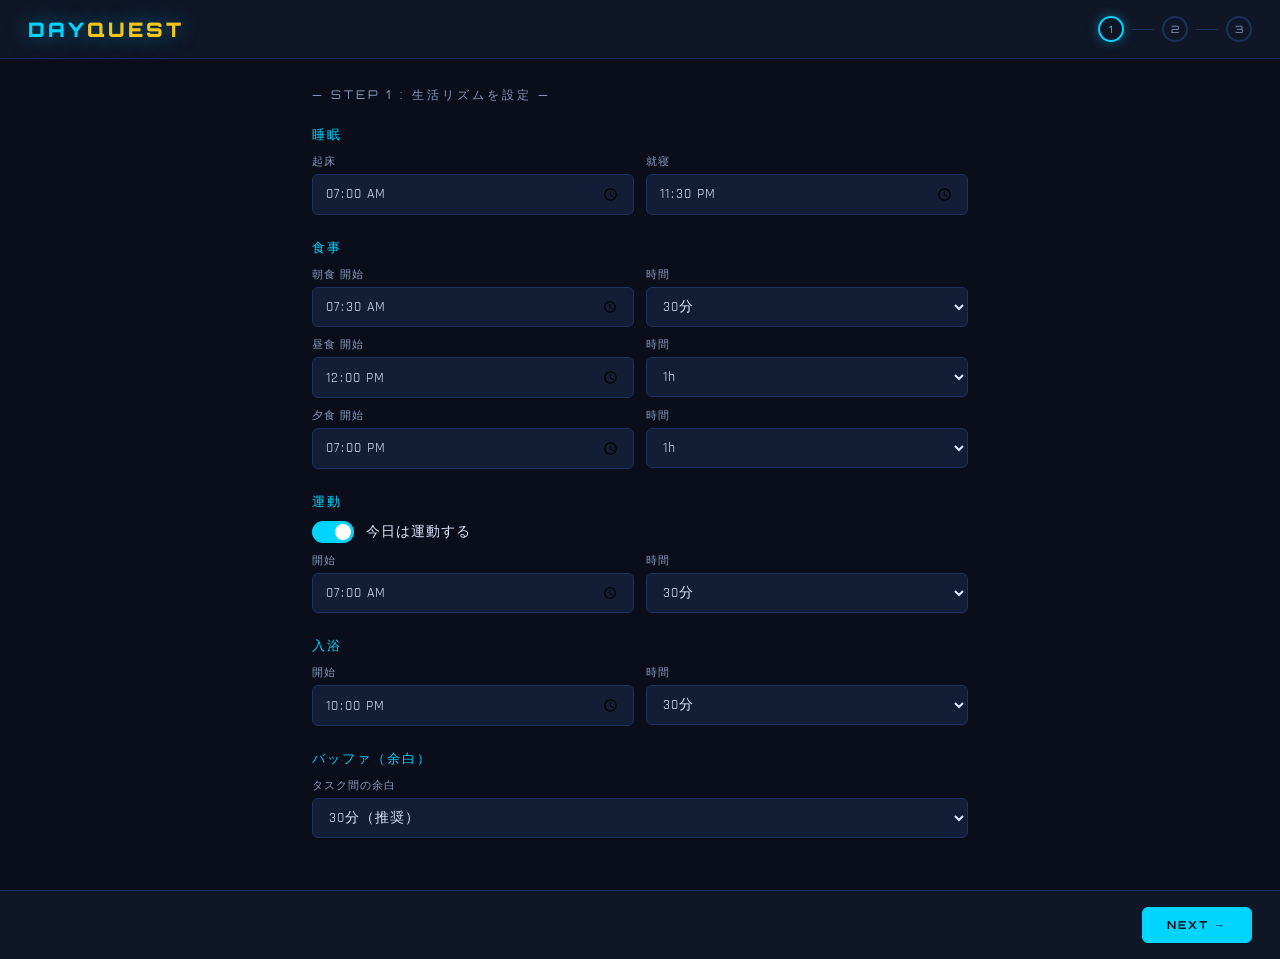
==== demo.html @ 21ad4447 "Fix regen button stuck, preserve pomodoro across tab switches https://claude.ai/code/session_01C6zWp" ====
<!DOCTYPE html>
<html lang="ja">
<head>
<meta charset="UTF-8">
<meta name="viewport" content="width=device-width, initial-scale=1.0">
<title>DayQuest</title>
<style>
@import url('https://fonts.googleapis.com/css2?family=Rajdhani:wght@400;600;700&family=Orbitron:wght@400;700;900&family=Noto+Sans+JP:wght@300;400;700&display=swap');
:root{--bg:#0a0e1a;--bg2:#0f1626;--panel:#131d35;--panel2:#1a2540;--accent:#00d4ff;--accent2:#7b5ea7;--gold:#f5c518;--green:#00ff9d;--red:#ff4757;--text:#e0e8ff;--text2:#8899bb;--border:#1e3060;}
*{margin:0;padding:0;box-sizing:border-box;}
body{background:var(--bg);color:var(--text);font-family:'Noto Sans JP',sans-serif;min-height:100vh;overflow-x:hidden;}
.screen{display:none;min-height:100vh;}
.screen.active{display:flex;flex-direction:column;}

/* step header */
.step-hd{padding:16px 28px;background:var(--bg2);border-bottom:1px solid var(--border);display:flex;align-items:center;justify-content:space-between;}
.logo{font-family:'Orbitron',sans-serif;font-size:20px;font-weight:900;color:var(--accent);letter-spacing:3px;text-shadow:0 0 20px rgba(0,212,255,.5);}
.logo span{color:var(--gold);}
.steps{display:flex;gap:8px;align-items:center;}
.sdot{width:26px;height:26px;border-radius:50%;border:2px solid var(--border);display:flex;align-items:center;justify-content:center;font-family:'Orbitron',sans-serif;font-size:10px;color:var(--text2);transition:all .3s;}
.sdot.done{background:var(--green);border-color:var(--green);color:var(--bg);}
.sdot.active{border-color:var(--accent);color:var(--accent);box-shadow:0 0 12px rgba(0,212,255,.4);}
.sline{width:22px;height:1px;background:var(--border);}

/* form */
.fbody{flex:1;overflow-y:auto;padding:28px 32px;max-width:720px;margin:0 auto;width:100%;}
.ftitle{font-family:'Orbitron',sans-serif;font-size:12px;letter-spacing:3px;color:var(--text2);text-transform:uppercase;margin-bottom:22px;}
.fsec{margin-bottom:24px;}
.fsec-lbl{font-family:'Rajdhani',sans-serif;font-size:13px;letter-spacing:2px;color:var(--accent);text-transform:uppercase;margin-bottom:10px;}
.frow{display:flex;gap:12px;margin-bottom:10px;flex-wrap:wrap;}
.fgrp{flex:1;min-width:130px;}
.fgrp label{display:block;font-family:'Rajdhani',sans-serif;font-size:11px;letter-spacing:1px;color:var(--text2);margin-bottom:5px;text-transform:uppercase;}
.finput{width:100%;background:var(--panel);border:1px solid var(--border);border-radius:6px;padding:9px 12px;color:var(--text);font-family:'Rajdhani',sans-serif;font-size:14px;letter-spacing:1px;outline:none;transition:border-color .2s;}
.finput:focus{border-color:var(--accent);box-shadow:0 0 0 2px rgba(0,212,255,.1);}
.finput option{background:var(--panel2);}
.tog-row{display:flex;align-items:center;gap:12px;margin-bottom:10px;}
.tog{width:42px;height:22px;background:var(--border);border-radius:11px;cursor:pointer;position:relative;transition:background .2s;flex-shrink:0;}
.tog.on{background:var(--accent);}
.tog::after{content:'';position:absolute;left:3px;top:3px;width:16px;height:16px;border-radius:50%;background:#fff;transition:transform .2s;}
.tog.on::after{transform:translateX(20px);}
.tog-lbl{font-family:'Rajdhani',sans-serif;font-size:14px;letter-spacing:1px;}

/* task list */
.task-list{display:flex;flex-direction:column;gap:9px;margin-bottom:13px;}
.task-card{background:var(--panel);border:1px solid var(--border);border-radius:8px;padding:13px 15px;display:flex;gap:10px;align-items:flex-start;}
.tc-left{flex:1;display:flex;flex-direction:column;gap:8px;}
.tc-row{display:flex;gap:8px;flex-wrap:wrap;align-items:center;}
.tc-name{flex:1;min-width:200px;background:var(--panel2);border:1px solid var(--border);border-radius:5px;padding:7px 11px;color:var(--text);font-family:'Rajdhani',sans-serif;font-size:15px;letter-spacing:1px;outline:none;transition:border-color .2s;}
.tc-name:focus{border-color:var(--accent);}
.tc-sel{background:var(--panel2);border:1px solid var(--border);border-radius:5px;padding:6px 9px;color:var(--text);font-family:'Rajdhani',sans-serif;font-size:13px;outline:none;}
.tc-sel option{background:var(--panel2);}
.pbadge{padding:3px 9px;border-radius:4px;font-family:'Orbitron',sans-serif;font-size:9px;letter-spacing:2px;border:1px solid;cursor:pointer;transition:all .2s;background:transparent;}
.ps{color:var(--red);border-color:var(--red);}   .ps.on{background:rgba(255,71,87,.2);}
.pa{color:var(--gold);border-color:var(--gold);}  .pa.on{background:rgba(245,197,24,.15);}
.pb{color:var(--accent);border-color:var(--accent);}.pb.on{background:rgba(0,212,255,.1);}
.tc-del{background:none;border:none;color:var(--text2);cursor:pointer;font-size:17px;opacity:.5;transition:opacity .2s;flex-shrink:0;}
.tc-del:hover{opacity:1;color:var(--red);}
.add-btn{width:100%;padding:10px;background:transparent;border:1px dashed var(--border);border-radius:8px;color:var(--text2);font-family:'Rajdhani',sans-serif;font-size:14px;letter-spacing:2px;cursor:pointer;transition:all .2s;}
.add-btn:hover{border-color:var(--accent);color:var(--accent);}

.ffooter{padding:16px 28px;background:var(--bg2);border-top:1px solid var(--border);display:flex;justify-content:flex-end;gap:12px;}
.btn{padding:10px 24px;border-radius:6px;font-family:'Orbitron',sans-serif;font-size:11px;letter-spacing:2px;cursor:pointer;transition:all .2s;text-transform:uppercase;border:1px solid;}
.btn-ghost{background:transparent;border-color:var(--border);color:var(--text2);}
.btn-ghost:hover{border-color:var(--text2);color:var(--text);}
.btn-primary{background:var(--accent);border-color:var(--accent);color:var(--bg);font-weight:700;}
.btn-primary:hover{opacity:.85;}
.btn-gold{background:var(--gold);border-color:var(--gold);color:var(--bg);font-weight:700;}
.btn-gold:hover{opacity:.85;}

/* api modal */
.modal-bg{position:fixed;inset:0;background:rgba(0,0,0,.75);z-index:500;display:flex;align-items:center;justify-content:center;backdrop-filter:blur(4px);}
.modal-bg.hidden{display:none;}
.modal{background:var(--panel);border:1px solid var(--border);border-radius:12px;padding:26px;width:460px;max-width:92vw;}
.modal-title{font-family:'Orbitron',sans-serif;font-size:12px;letter-spacing:3px;color:var(--accent);margin-bottom:8px;}
.modal-sub{font-size:13px;color:var(--text2);line-height:1.7;margin-bottom:16px;}
.modal-warn{font-size:11px;color:var(--gold);background:rgba(245,197,24,.07);border:1px solid rgba(245,197,24,.2);border-radius:5px;padding:8px 12px;margin-bottom:14px;}
.modal-btns{display:flex;gap:10px;margin-top:14px;}

/* generate */
#screenGen{justify-content:center;align-items:center;gap:20px;}
.gen-logo{font-family:'Orbitron',sans-serif;font-size:24px;font-weight:900;color:var(--accent);letter-spacing:4px;text-shadow:0 0 28px rgba(0,212,255,.6);}
.gen-logo span{color:var(--gold);}
.spinner{width:52px;height:52px;border:3px solid var(--border);border-top-color:var(--accent);border-radius:50%;animation:spin 1s linear infinite;}
@keyframes spin{to{transform:rotate(360deg);}}
.gen-txt{font-family:'Rajdhani',sans-serif;font-size:13px;letter-spacing:3px;color:var(--text2);text-transform:uppercase;}
.gen-steps{display:flex;flex-direction:column;gap:8px;width:300px;}
.gs{display:flex;align-items:center;gap:12px;font-family:'Rajdhani',sans-serif;font-size:13px;letter-spacing:1px;color:var(--text2);}
.gs.done{color:var(--green);}
.gs .dot{width:8px;height:8px;border-radius:50%;background:var(--border);flex-shrink:0;}
.gs.done .dot{background:var(--green);box-shadow:0 0 8px var(--green);}
.gs.run .dot{background:var(--accent);animation:pulse 1s infinite;}
@keyframes pulse{0%,100%{opacity:1}50%{opacity:.3}}

/* main */
.app-hd{display:flex;align-items:center;justify-content:space-between;padding:10px 24px;background:var(--bg2);border-bottom:1px solid var(--border);position:sticky;top:0;z-index:100;flex-shrink:0;}
.app-logo{font-family:'Orbitron',sans-serif;font-size:18px;font-weight:900;color:var(--accent);letter-spacing:3px;text-shadow:0 0 18px rgba(0,212,255,.5);}
.app-logo span{color:var(--gold);}
.hd-center{display:flex;align-items:center;gap:16px;}
.prog-wrap{display:flex;align-items:center;gap:8px;}
.prog-lbl{font-family:'Rajdhani',sans-serif;font-size:12px;color:var(--text2);letter-spacing:1px;}
.prog-outer{width:100px;height:5px;background:var(--border);border-radius:3px;overflow:hidden;}
.prog-inner{height:100%;background:linear-gradient(to right,var(--accent),var(--accent2));border-radius:3px;transition:width .5s;}
.combo{font-family:'Orbitron',sans-serif;font-size:10px;color:var(--gold);letter-spacing:1px;padding:3px 9px;border:1px solid rgba(245,197,24,.3);border-radius:4px;background:rgba(245,197,24,.05);}
.hd-right{display:flex;align-items:center;gap:12px;}
.xp-info{font-family:'Rajdhani',sans-serif;font-size:13px;color:var(--gold);letter-spacing:1px;}
.avatar{width:32px;height:32px;border-radius:50%;background:linear-gradient(135deg,var(--accent),var(--accent2));display:flex;align-items:center;justify-content:center;font-size:14px;}
.today-date{font-family:'Rajdhani',sans-serif;font-size:12px;color:var(--text2);letter-spacing:1px;}

.app-tabs{display:flex;gap:3px;padding:12px 24px 0;border-bottom:1px solid var(--border);background:var(--bg2);flex-shrink:0;overflow-x:auto;}
.tab{padding:8px 20px;font-family:'Rajdhani',sans-serif;font-size:13px;font-weight:700;letter-spacing:2px;color:var(--text2);cursor:pointer;border:1px solid transparent;border-bottom:none;border-radius:6px 6px 0 0;transition:all .2s;text-transform:uppercase;white-space:nowrap;}
.tab.active{background:var(--panel);color:var(--accent);border-color:var(--border);border-bottom:2px solid var(--accent);}
.app-main{display:flex;flex:1;overflow:hidden;}

/* schedule */
.sch-panel{flex:1;overflow-y:auto;padding:18px 24px;scrollbar-width:thin;scrollbar-color:var(--border) transparent;}
.sec-title{font-family:'Orbitron',sans-serif;font-size:10px;letter-spacing:3px;color:var(--text2);text-transform:uppercase;margin-bottom:12px;}
.timeline{position:relative;}
.timeline::before{content:'';position:absolute;left:50px;top:0;bottom:0;width:1px;background:linear-gradient(to bottom,transparent,var(--border) 10%,var(--border) 90%,transparent);}
.tblock{display:flex;gap:12px;margin-bottom:5px;align-items:stretch;}
.tlbl{width:42px;text-align:right;font-family:'Rajdhani',sans-serif;font-size:12px;color:var(--text2);letter-spacing:1px;padding-top:12px;flex-shrink:0;}
.tdot{width:10px;height:10px;border-radius:50%;background:var(--border);margin-top:15px;flex-shrink:0;position:relative;z-index:1;}
.tdot.active{background:var(--accent);box-shadow:0 0 10px var(--accent);}
.tdot.done{background:var(--green);}
.bcard{flex:1;background:var(--panel);border:1px solid var(--border);border-radius:8px;padding:10px 14px;transition:all .2s;cursor:grab;position:relative;overflow:hidden;user-select:none;}
.bcard::before{content:'';position:absolute;left:0;top:0;bottom:0;width:3px;border-radius:3px 0 0 3px;}
.bcard.task::before{background:var(--accent);}
.bcard.meal::before{background:var(--gold);}
.bcard.rest::before{background:var(--accent2);}
.bcard.exercise::before{background:var(--green);}
.bcard.free::before{background:var(--text2);}
.bcard.repeat::before{background:#ff9500;}
.bcard.done{opacity:.38;}
.bcard.drag-over{border-color:var(--gold);background:rgba(245,197,24,.05);}
.bcard.dragging{opacity:.25;cursor:grabbing;}
.bhdr{display:flex;align-items:center;justify-content:space-between;gap:8px;}
.bname{font-family:'Rajdhani',sans-serif;font-size:15px;font-weight:700;letter-spacing:1px;}
.btag{font-size:9px;letter-spacing:2px;padding:2px 7px;border-radius:3px;text-transform:uppercase;font-family:'Rajdhani',sans-serif;font-weight:600;white-space:nowrap;}
.tt{background:rgba(0,212,255,.15);color:var(--accent);}
.tm{background:rgba(245,197,24,.15);color:var(--gold);}
.tr{background:rgba(123,94,167,.15);color:var(--accent2);}
.te{background:rgba(0,255,157,.15);color:var(--green);}
.tf{background:rgba(136,153,187,.15);color:var(--text2);}
.trp{background:rgba(255,149,0,.15);color:#ff9500;}
.bdur{font-size:11px;color:var(--text2);margin-top:3px;font-family:'Rajdhani',sans-serif;letter-spacing:1px;}
.drag-hint{font-size:10px;color:var(--text2);opacity:.35;margin-top:2px;font-family:'Rajdhani',sans-serif;letter-spacing:1px;}
.start-btn{margin-top:7px;padding:5px 15px;background:transparent;border:1px solid var(--accent);color:var(--accent);border-radius:4px;font-family:'Orbitron',sans-serif;font-size:10px;letter-spacing:2px;cursor:pointer;transition:all .2s;}
.start-btn:hover{background:var(--accent);color:var(--bg);}

/* missions */
.mis-panel{display:none;flex:1;padding:20px 24px;overflow-y:auto;}
.mis-panel.visible{display:block;}
.sch-panel.hidden,.mis-panel.hidden2,.task-mgr.hidden3,.hist-panel.hidden4{display:none;}
.mis-grid{display:grid;grid-template-columns:repeat(auto-fill,minmax(250px,1fr));gap:13px;margin-top:8px;}
.mcard{background:var(--panel);border:1px solid var(--border);border-radius:10px;padding:15px;position:relative;overflow:hidden;transition:all .2s;cursor:pointer;}
.mcard:hover{border-color:var(--accent);transform:translateY(-2px);}
.mcard.done{opacity:.38;}
.mcard::after{content:'';position:absolute;top:0;right:0;width:70px;height:70px;background:radial-gradient(circle at top right,rgba(0,212,255,.07),transparent 70%);}
.mrank{display:inline-block;font-family:'Orbitron',sans-serif;font-size:9px;letter-spacing:2px;padding:3px 9px;border-radius:3px;margin-bottom:8px;text-transform:uppercase;}
.rs{background:rgba(255,71,87,.2);color:var(--red);border:1px solid var(--red);}
.ra{background:rgba(245,197,24,.15);color:var(--gold);border:1px solid var(--gold);}
.rb{background:rgba(0,212,255,.1);color:var(--accent);border:1px solid var(--accent);}
.mname{font-family:'Rajdhani',sans-serif;font-size:16px;font-weight:700;letter-spacing:1px;margin-bottom:5px;}
.mmeta{display:flex;justify-content:space-between;font-family:'Rajdhani',sans-serif;font-size:12px;color:var(--text2);letter-spacing:1px;}
.mprog{margin-top:9px;height:4px;background:var(--border);border-radius:2px;}
.mprog-fill{height:100%;border-radius:2px;background:linear-gradient(to right,var(--accent),var(--accent2));}
.mbadge{position:absolute;top:11px;right:11px;font-size:17px;}

/* task manager tab */
.task-mgr{display:none;flex:1;padding:20px 24px;overflow-y:auto;}
.task-mgr.visible3{display:block;}
.tm-hdr{display:flex;align-items:center;justify-content:space-between;margin-bottom:16px;}
.tm-list{display:flex;flex-direction:column;gap:9px;}
.tm-card{background:var(--panel);border:1px solid var(--border);border-radius:8px;padding:13px 15px;display:flex;align-items:center;gap:12px;}
.tm-card-left{flex:1;}
.tm-card-name{font-family:'Rajdhani',sans-serif;font-size:16px;font-weight:700;letter-spacing:1px;}
.tm-card-meta{font-family:'Rajdhani',sans-serif;font-size:12px;color:var(--text2);letter-spacing:1px;margin-top:3px;}
.tm-actions{display:flex;gap:8px;}
.tm-btn{padding:5px 12px;border-radius:4px;font-family:'Orbitron',sans-serif;font-size:9px;letter-spacing:2px;cursor:pointer;transition:all .2s;border:1px solid;background:transparent;}
.tm-edit{color:var(--accent);border-color:var(--accent);}
.tm-edit:hover{background:var(--accent);color:var(--bg);}
.tm-del{color:var(--red);border-color:var(--red);}
.tm-del:hover{background:var(--red);color:#fff;}

/* edit task modal */
.edit-modal{background:var(--panel);border:1px solid var(--border);border-radius:12px;padding:24px;width:500px;max-width:92vw;}
.edit-modal-title{font-family:'Orbitron',sans-serif;font-size:12px;letter-spacing:3px;color:var(--accent);margin-bottom:16px;}

/* history */
.hist-panel{display:none;flex:1;padding:20px 24px;overflow-y:auto;}
.hist-panel.visible4{display:block;}
.hist-toggle{display:flex;gap:8px;margin-bottom:16px;}
.hist-tog-btn{padding:7px 18px;border-radius:5px;font-family:'Orbitron',sans-serif;font-size:10px;letter-spacing:2px;cursor:pointer;border:1px solid var(--border);background:transparent;color:var(--text2);transition:all .2s;}
.hist-tog-btn.active{background:var(--accent);border-color:var(--accent);color:var(--bg);font-weight:700;}

/* calendar */
.cal-wrap{max-width:480px;}
.cal-hdr{display:flex;align-items:center;justify-content:space-between;margin-bottom:14px;}
.cal-month{font-family:'Orbitron',sans-serif;font-size:14px;color:var(--accent);letter-spacing:2px;}
.cal-nav{background:transparent;border:1px solid var(--border);color:var(--text2);border-radius:4px;padding:5px 12px;cursor:pointer;font-family:'Orbitron',sans-serif;font-size:11px;transition:all .2s;}
.cal-nav:hover{border-color:var(--accent);color:var(--accent);}
.cal-grid{display:grid;grid-template-columns:repeat(7,1fr);gap:4px;}
.cal-dow{text-align:center;font-family:'Rajdhani',sans-serif;font-size:11px;color:var(--text2);letter-spacing:1px;padding-bottom:6px;}
.cal-day{aspect-ratio:1;border-radius:6px;display:flex;flex-direction:column;align-items:center;justify-content:center;cursor:pointer;border:1px solid transparent;transition:all .2s;position:relative;}
.cal-day:hover{border-color:var(--accent);}
.cal-day.today{border-color:var(--accent);background:rgba(0,212,255,.08);}
.cal-day.has-data{cursor:pointer;}
.cal-day-num{font-family:'Rajdhani',sans-serif;font-size:14px;font-weight:700;color:var(--text);}
.cal-day-dot{width:6px;height:6px;border-radius:50%;margin-top:2px;}
.dot-s{background:var(--green);}
.dot-m{background:var(--gold);}
.dot-l{background:var(--red);}
.dot-none{background:var(--border);}
.cal-day.empty{opacity:0;}

/* list history */
.hist-list{display:flex;flex-direction:column;gap:10px;}
.hist-item{background:var(--panel);border:1px solid var(--border);border-radius:8px;padding:14px 16px;cursor:pointer;transition:all .2s;}
.hist-item:hover{border-color:var(--accent);}
.hist-item-hdr{display:flex;align-items:center;justify-content:space-between;margin-bottom:8px;}
.hist-date{font-family:'Orbitron',sans-serif;font-size:12px;color:var(--accent);letter-spacing:2px;}
.hist-xp{font-family:'Rajdhani',sans-serif;font-size:13px;color:var(--gold);letter-spacing:1px;}
.hist-bar-wrap{display:flex;align-items:center;gap:10px;}
.hist-bar-outer{flex:1;height:5px;background:var(--border);border-radius:3px;overflow:hidden;}
.hist-bar-inner{height:100%;border-radius:3px;}
.hist-pct{font-family:'Rajdhani',sans-serif;font-size:12px;color:var(--text2);letter-spacing:1px;white-space:nowrap;}
.hist-item.expanded .hist-detail{display:block;}
.hist-detail{display:none;margin-top:12px;border-top:1px solid var(--border);padding-top:12px;}
.hist-task-row{display:flex;align-items:flex-start;justify-content:space-between;margin-bottom:8px;gap:8px;}
.hist-task-name{font-family:'Rajdhani',sans-serif;font-size:14px;font-weight:700;letter-spacing:1px;}
.hist-task-note{font-size:12px;color:var(--text2);margin-top:2px;line-height:1.5;}
.hist-task-status{font-size:11px;letter-spacing:1px;font-family:'Rajdhani',sans-serif;white-space:nowrap;}
.streak-banner{background:linear-gradient(to right,rgba(245,197,24,.1),rgba(245,197,24,.05));border:1px solid rgba(245,197,24,.25);border-radius:8px;padding:12px 16px;margin-bottom:16px;display:flex;align-items:center;gap:12px;}
.streak-num{font-family:'Orbitron',sans-serif;font-size:28px;font-weight:900;color:var(--gold);}
.streak-lbl{font-family:'Rajdhani',sans-serif;font-size:13px;color:var(--gold);letter-spacing:1px;}

/* pomodoro */
.pomo-panel{width:0;overflow:hidden;background:var(--bg2);border-left:1px solid var(--border);transition:width .35s cubic-bezier(.4,0,.2,1);flex-shrink:0;}
.pomo-panel.open{width:282px;overflow:visible;}
.pomo-inner{width:282px;padding:18px 16px;display:flex;flex-direction:column;gap:14px;}
.pomo-hdr{display:flex;align-items:center;justify-content:space-between;}
.pomo-title{font-family:'Orbitron',sans-serif;font-size:10px;letter-spacing:3px;color:var(--text2);}
.pomo-close{background:none;border:none;color:var(--text2);cursor:pointer;font-size:16px;opacity:.6;transition:opacity .2s;}
.pomo-close:hover{opacity:1;}
.pomo-task{font-family:'Rajdhani',sans-serif;font-size:14px;font-weight:700;color:var(--accent);letter-spacing:1px;}
.pomo-ring{position:relative;width:144px;height:144px;margin:0 auto;}
.pomo-ring svg{transform:rotate(-90deg);}
.pomo-ring .pbg{fill:none;stroke:var(--border);stroke-width:6;}
.pomo-ring .pprog{fill:none;stroke:var(--accent);stroke-width:6;stroke-linecap:round;stroke-dasharray:408;stroke-dashoffset:0;filter:drop-shadow(0 0 6px var(--accent));transition:stroke-dashoffset 1s linear,stroke .3s;}
.pomo-ring .pprog.brk{stroke:var(--accent2);filter:drop-shadow(0 0 6px var(--accent2));}
.pomo-time{position:absolute;top:50%;left:50%;transform:translate(-50%,-50%);font-family:'Orbitron',sans-serif;font-size:26px;font-weight:700;color:var(--text);}
.pomo-mode-lbl{position:absolute;bottom:12px;left:50%;transform:translateX(-50%);font-size:9px;letter-spacing:3px;font-family:'Rajdhani',sans-serif;text-transform:uppercase;}
.pomo-mode-lbl.f{color:var(--accent);}
.pomo-mode-lbl.b{color:var(--accent2);}
.pomo-sets{text-align:center;font-family:'Rajdhani',sans-serif;font-size:12px;color:var(--text2);letter-spacing:2px;}
.pomo-sets b{color:var(--accent);}
.pdots{display:flex;justify-content:center;gap:7px;}
.pdot{width:9px;height:9px;border-radius:50%;border:1px solid var(--border);transition:all .3s;}
.pdot.on{background:var(--accent);border-color:var(--accent);box-shadow:0 0 6px var(--accent);}
.pomo-ctrl{display:flex;gap:8px;justify-content:center;}
.pbtn{padding:7px 15px;border:1px solid var(--accent);background:transparent;color:var(--accent);border-radius:4px;font-family:'Orbitron',sans-serif;font-size:9px;letter-spacing:2px;cursor:pointer;transition:all .2s;}
.pbtn.pri{background:var(--accent);color:var(--bg);}
.pbtn:hover{opacity:.8;}
.xp-box{background:var(--panel);border:1px solid var(--border);border-radius:6px;padding:9px 11px;}
.xp-lbl{display:flex;justify-content:space-between;font-family:'Rajdhani',sans-serif;font-size:11px;color:var(--text2);letter-spacing:1px;margin-bottom:5px;}
.xp-lbl b{color:var(--gold);}
.xp-bar{height:5px;background:var(--border);border-radius:3px;overflow:hidden;}
.xp-fill{height:100%;background:linear-gradient(to right,var(--gold),#ffaa00);border-radius:3px;box-shadow:0 0 8px rgba(245,197,24,.4);transition:width .5s;}
.done-box{background:var(--panel);border:1px solid var(--border);border-radius:6px;padding:9px 11px;}
.done-ttl{font-family:'Rajdhani',sans-serif;font-size:10px;letter-spacing:2px;color:var(--text2);margin-bottom:5px;text-transform:uppercase;}
.done-item{font-size:11px;color:var(--green);font-family:'Rajdhani',sans-serif;letter-spacing:1px;margin-top:3px;}

/* completion modal */
.comp-modal{background:var(--panel);border:1px solid var(--green);border-radius:12px;padding:24px;width:440px;max-width:92vw;}
.comp-title{font-family:'Orbitron',sans-serif;font-size:12px;letter-spacing:3px;color:var(--green);margin-bottom:6px;}
.comp-task{font-family:'Rajdhani',sans-serif;font-size:18px;font-weight:700;color:var(--text);margin-bottom:16px;letter-spacing:1px;}
.comp-field label{font-family:'Rajdhani',sans-serif;font-size:11px;letter-spacing:2px;color:var(--text2);text-transform:uppercase;display:block;margin-bottom:5px;}
.comp-field{margin-bottom:13px;}
.comp-input{width:100%;background:var(--panel2);border:1px solid var(--border);border-radius:6px;padding:8px 12px;color:var(--text);font-family:'Noto Sans JP',sans-serif;font-size:14px;outline:none;transition:border-color .2s;resize:none;}
.comp-input:focus{border-color:var(--green);}

/* notifications */
.notif-stack{position:fixed;top:72px;right:16px;display:flex;flex-direction:column;gap:7px;z-index:600;}
.notif{background:var(--panel2);border:1px solid var(--green);border-radius:8px;padding:10px 15px;display:flex;align-items:center;gap:9px;box-shadow:0 0 20px rgba(0,255,157,.13);animation:nIn .3s ease;min-width:220px;}
.notif.combo{border-color:var(--gold);box-shadow:0 0 20px rgba(245,197,24,.17);}
@keyframes nIn{from{transform:translateX(110%);opacity:0}to{transform:translateX(0);opacity:1}}
@keyframes nOut{from{opacity:1}to{transform:translateX(110%);opacity:0}}
.notif.out{animation:nOut .3s ease forwards;}
.ni{font-size:18px;}
.nt{font-family:'Rajdhani',sans-serif;font-size:13px;letter-spacing:1px;}
.nt b{display:block;font-size:14px;}
.nt b.g{color:var(--green);}
.nt b.y{color:var(--gold);}
::-webkit-scrollbar{width:4px;}
::-webkit-scrollbar-track{background:transparent;}
::-webkit-scrollbar-thumb{background:var(--border);border-radius:2px;}
</style>
</head>
<body>

<!-- SCREEN 1: 生活リズム -->
<div id="s1" class="screen active">
  <div class="step-hd">
    <div class="logo">DAY<span>QUEST</span></div>
    <div class="steps">
      <div class="sdot active">1</div><div class="sline"></div>
      <div class="sdot">2</div><div class="sline"></div>
      <div class="sdot">3</div>
    </div>
  </div>
  <div class="fbody">
    <div class="ftitle">— STEP 1 : 生活リズムを設定 —</div>
    <div class="fsec">
      <div class="fsec-lbl">睡眠</div>
      <div class="frow">
        <div class="fgrp"><label>起床</label><input class="finput" type="time" id="wakeTime" value="07:00"></div>
        <div class="fgrp"><label>就寝</label><input class="finput" type="time" id="sleepTime" value="23:30"></div>
      </div>
    </div>
    <div class="fsec">
      <div class="fsec-lbl">食事</div>
      <div class="frow">
        <div class="fgrp"><label>朝食 開始</label><input class="finput" type="time" id="bfTime" value="07:30"></div>
        <div class="fgrp"><label>時間</label><select class="finput" id="bfDur"><option value="20">20分</option><option value="30" selected>30分</option><option value="45">45分</option><option value="60">1h</option></select></div>
      </div>
      <div class="frow">
        <div class="fgrp"><label>昼食 開始</label><input class="finput" type="time" id="luTime" value="12:00"></div>
        <div class="fgrp"><label>時間</label><select class="finput" id="luDur"><option value="30">30分</option><option value="45">45分</option><option value="60" selected>1h</option></select></div>
      </div>
      <div class="frow">
        <div class="fgrp"><label>夕食 開始</label><input class="finput" type="time" id="diTime" value="19:00"></div>
        <div class="fgrp"><label>時間</label><select class="finput" id="diDur"><option value="30">30分</option><option value="45">45分</option><option value="60" selected>1h</option></select></div>
      </div>
    </div>
    <div class="fsec">
      <div class="fsec-lbl">運動</div>
      <div class="tog-row">
        <div class="tog on" id="exTog" onclick="this.classList.toggle('on');document.getElementById('exSet').style.display=this.classList.contains('on')?'':' none'"></div>
        <span class="tog-lbl">今日は運動する</span>
      </div>
      <div id="exSet">
        <div class="frow">
          <div class="fgrp"><label>開始</label><input class="finput" type="time" id="exTime" value="07:00"></div>
          <div class="fgrp"><label>時間</label><select class="finput" id="exDur"><option value="20">20分</option><option value="30" selected>30分</option><option value="45">45分</option><option value="60">1h</option></select></div>
        </div>
      </div>
    </div>
    <div class="fsec">
      <div class="fsec-lbl">入浴</div>
      <div class="frow">
        <div class="fgrp"><label>開始</label><input class="finput" type="time" id="baTime" value="22:00"></div>
        <div class="fgrp"><label>時間</label><select class="finput" id="baDur"><option value="20">20分</option><option value="30" selected>30分</option><option value="45">45分</option><option value="60">1h</option></select></div>
      </div>
    </div>
    <div class="fsec">
      <div class="fsec-lbl">バッファ（余白）</div>
      <div class="frow">
        <div class="fgrp"><label>タスク間の余白</label>
          <select class="finput" id="bufTime"><option value="0">なし</option><option value="15">15分</option><option value="30" selected>30分（推奨）</option><option value="60">1h</option></select>
        </div>
      </div>
    </div>
  </div>
  <div class="ffooter"><button class="btn btn-primary" onclick="saveLife();goS2()">NEXT →</button></div>
</div>

<!-- SCREEN 2: タスク入力 -->
<div id="s2" class="screen">
  <div class="step-hd">
    <div class="logo">DAY<span>QUEST</span></div>
    <div class="steps">
      <div class="sdot done">✓</div><div class="sline"></div>
      <div class="sdot active">2</div><div class="sline"></div>
      <div class="sdot">3</div>
    </div>
  </div>
  <div class="fbody">
    <div class="ftitle">— STEP 2 : 今日のミッションを登録 —</div>
    <div style="font-size:12px;color:var(--text2);font-family:'Rajdhani',sans-serif;letter-spacing:1px;margin-bottom:18px;line-height:1.7;">「目安時間」はスケジュール上のセッション数に変換されます。<br>例: 2h → 「タスク名 Part 1」「タスク名 Part 2」の2コマ（各1h）として配置されます。</div>
    <div class="task-list" id="taskList"></div>
    <button class="add-btn" onclick="addTask()">＋ ミッションを追加</button>
  </div>
  <div class="ffooter">
    <button class="btn btn-ghost" onclick="goS1()">← BACK</button>
    <button class="btn btn-primary" onclick="openApiModal()">GENERATE SCHEDULE →</button>
  </div>
</div>

<!-- API KEY MODAL -->
<div class="modal-bg hidden" id="apiModal">
  <div class="modal">
    <div class="modal-title">— AI SCHEDULE GENERATOR —</div>
    <div class="modal-sub">Claude APIキーを入力するとAIが実際にスケジュールを生成します。スキップすると内蔵アルゴリズムで生成します。</div>
    <div class="modal-warn">⚠️ APIキーはブラウザのメモリにのみ保持されます。保存・送信はしません。</div>
    <div class="fgrp"><label>Claude API Key（任意）</label><input class="finput" type="password" id="apiKeyInput" placeholder="sk-ant-api03-..."></div>
    <div class="modal-btns">
      <button class="btn btn-primary" onclick="startGenerate(true)">⚡ USE CLAUDE AI</button>
      <button class="btn btn-ghost" onclick="startGenerate(false)">SKIP →</button>
    </div>
  </div>
</div>

<!-- COMPLETION MODAL -->
<div class="modal-bg hidden" id="compModal">
  <div class="comp-modal">
    <div class="comp-title">— MISSION COMPLETE —</div>
    <div class="comp-task" id="compTaskName"></div>
    <div class="comp-field">
      <label>やった量・進捗</label>
      <input class="comp-input" type="text" id="compAmount" placeholder="例: Chapter 1 完了、問題10問解いた...">
    </div>
    <div class="comp-field">
      <label>メモ・気づき</label>
      <textarea class="comp-input" id="compNote" rows="3" placeholder="感想、次やること、困ったことなど..."></textarea>
    </div>
    <div style="display:flex;gap:10px;justify-content:flex-end;margin-top:4px;">
      <button class="btn btn-ghost" onclick="saveCompletion(false)">SKIP</button>
      <button class="btn btn-primary" onclick="saveCompletion(true)">SAVE & CLOSE ✓</button>
    </div>
  </div>
</div>

<!-- EDIT TASK MODAL -->
<div class="modal-bg hidden" id="editModal">
  <div class="edit-modal">
    <div class="edit-modal-title">— EDIT MISSION —</div>
    <input type="hidden" id="editTaskId">
    <div class="frow">
      <div class="fgrp" style="flex:2"><label>タスク名</label><input class="finput" id="editName" placeholder="タスク名"></div>
    </div>
    <div class="frow">
      <div class="fgrp"><label>優先度</label>
        <select class="finput" id="editPri"><option value="S">S RANK</option><option value="A" selected>A RANK</option><option value="B">B RANK</option></select>
      </div>
      <div class="fgrp"><label>目安時間</label>
        <select class="finput" id="editDur">
          <option value="30">30分</option><option value="60" selected>1h</option><option value="90">1.5h</option><option value="120">2h</option><option value="180">3h</option>
        </select>
      </div>
      <div class="fgrp"><label>締切</label><input class="finput" type="date" id="editDeadline"></div>
    </div>
    <div class="modal-btns">
      <button class="btn btn-primary" onclick="saveEditTask()">SAVE</button>
      <button class="btn btn-ghost" onclick="document.getElementById('editModal').classList.add('hidden')">CANCEL</button>
    </div>
  </div>
</div>

<!-- GENERATE -->
<div id="screenGen" class="screen">
  <div class="gen-logo">DAY<span>QUEST</span></div>
  <div class="spinner"></div>
  <div class="gen-txt" id="genTxt">GENERATING YOUR SCHEDULE...</div>
  <div class="gen-steps">
    <div class="gs" id="gs1"><div class="dot"></div>生活リズムを解析中</div>
    <div class="gs" id="gs2"><div class="dot"></div>タスクの優先度を評価中</div>
    <div class="gs" id="gs3"><div class="dot"></div>飽き性対策でタスクをローテーション</div>
    <div class="gs" id="gs4"><div class="dot"></div>空き時間に優先度順でタスクを充填中</div>
    <div class="gs" id="gs5"><div class="dot"></div>ポモドーロセットを割り当て中</div>
  </div>
</div>

<!-- MAIN APP -->
<div id="screenMain" class="screen">
  <div class="app-hd">
    <div class="app-logo">DAY<span>QUEST</span></div>
    <div class="hd-center">
      <div class="prog-wrap">
        <div class="prog-lbl">TODAY</div>
        <div class="prog-outer"><div class="prog-inner" id="progBar" style="width:0%"></div></div>
        <div class="prog-lbl" id="progTxt" style="color:var(--accent)">0%</div>
      </div>
      <div class="combo" id="comboEl" style="display:none">🔥 COMBO ×<span id="comboN">0</span></div>
    </div>
    <div class="hd-right">
      <div class="today-date" id="todayDateHd"></div>
      <div class="xp-info"><span id="lvDisp">LV.1</span> ⬡ <span id="totalXpDisp">0</span> XP</div>
      <div class="avatar">⚡</div>
    </div>
  </div>
  <div class="app-tabs">
    <div class="tab active" id="tabSch" onclick="switchTab('sch',this)">📅 スケジュール</div>
    <div class="tab" id="tabMis" onclick="switchTab('mis',this)">⚔️ ミッション</div>
    <div class="tab" id="tabTm" onclick="switchTab('tm',this)">📋 タスク管理</div>
    <div class="tab" id="tabHist" onclick="switchTab('hist',this)">📖 履歴</div>
  </div>
  <div class="app-main">
    <div class="sch-panel" id="schPanel">
      <div class="sec-title">— TODAY'S TIMELINE — <span style="font-size:10px;color:var(--text2);letter-spacing:1px;">タスクはドラッグで並び替え可能</span></div>
      <div class="timeline" id="timeline"></div>
    </div>
    <div class="mis-panel" id="misPanel">
      <div class="sec-title">— ACTIVE MISSIONS —</div>
      <div class="mis-grid" id="misGrid"></div>
    </div>
    <div class="task-mgr" id="tmPanel">
      <div class="tm-hdr">
        <div class="sec-title" style="margin:0">— TASK MANAGER —</div>
        <div style="display:flex;gap:8px;">
          <button class="btn btn-gold" onclick="regenSchedule()" style="padding:7px 14px;font-size:10px;">🔄 今日のスケジュールを再生成</button>
          <button class="btn btn-primary" onclick="openAddTask()" style="padding:7px 14px;font-size:10px;">＋ ADD TASK</button>
        </div>
      </div>
      <div style="font-size:11px;color:var(--text2);font-family:'Rajdhani',sans-serif;letter-spacing:1px;margin-bottom:14px;">タスクを追加・編集・削除後、「今日のスケジュールを再生成」で反映されます。</div>
      <div class="tm-list" id="tmList"></div>
    </div>
    <div class="hist-panel" id="histPanel">
      <div id="streakBanner"></div>
      <div id="histListView"></div>
    </div>
    <div class="pomo-panel" id="pomoPanel">
      <div class="pomo-inner">
        <div class="pomo-hdr">
          <div class="pomo-title">— SESSION —</div>
          <button class="pomo-close" onclick="closePomo()">✕</button>
        </div>
        <div class="pomo-task" id="pomoTask">—</div>
        <div class="pomo-ring">
          <svg width="144" height="144" viewBox="0 0 144 144">
            <circle class="pbg" cx="72" cy="72" r="65"/>
            <circle class="pprog" id="pprog" cx="72" cy="72" r="65"/>
          </svg>
          <div class="pomo-time" id="pomoTime">25:00</div>
          <div class="pomo-mode-lbl f" id="pomoModeLbl">FOCUS</div>
        </div>
        <div class="pomo-sets">SET <b id="pomoSetN">1</b> / 2</div>
        <div class="pdots">
          <div class="pdot" id="pd0"></div><div class="pdot" id="pd1"></div>
          <div class="pdot" id="pd2"></div><div class="pdot" id="pd3"></div>
        </div>
        <div class="pomo-ctrl">
          <button class="pbtn pri" id="pomoPlay" onclick="togglePomo()">▶ START</button>
          <button class="pbtn" onclick="resetPomo()">↺ RESET</button>
        </div>
        <div class="xp-box">
          <div class="xp-lbl"><span>TODAY'S XP</span><b><span id="xpD">0</span> / 1000</b></div>
          <div class="xp-bar"><div class="xp-fill" id="xpFill" style="width:0%"></div></div>
        </div>
        <div class="done-box">
          <div class="done-ttl">Completed Today</div>
          <div id="doneList"></div>
        </div>
      </div>
    </div>
  </div>
</div>

<div class="notif-stack" id="notifStack"></div>

<script>
// ══════════════════════════════════════
//  STORAGE KEYS
// ══════════════════════════════════════
const SK = {
  tasks: 'dq_tasks',
  life: 'dq_life',
  history: 'dq_history',
  todayDate: 'dq_today',
  todaySchedule: 'dq_schedule',
  todayXp: 'dq_xp',
  totalXp: 'dq_total_xp',
};

// ══════════════════════════════════════
//  STATE
// ══════════════════════════════════════
let tasks = load(SK.tasks, []);
let schedule = [];
let history = load(SK.history, {});  // { "2026-06-08": { tasks:[...], xp, pct, streak } }
let combo = 0, xp = 0, progress = 0;
let totalXp = load(SK.totalXp, 0);
function calcLevel(txp){ return Math.floor(txp / 500) + 1; }
function xpToNextLevel(txp){ return 500 - (txp % 500); }
let apiKey = '';
let activeDate = today();

// pomodoro
let pomoRunning=false,pomoTimer=null,pomoSec=1500,pomoMode='focus',pomoSet=1,pomoDone=0,activeIdx=null;
const FOCUS=1500,BREAK=300,SETS=2,C=408;
let pendingCompletion = null; // block being completed

// drag
let dragIdx = null;

// ══════════════════════════════════════
//  INIT — check date change
// ══════════════════════════════════════
(function init(){
  const saved = load(SK.todayDate, null);
  if (saved && saved !== today()) {
    // Day changed — save yesterday and reset
    const ySchedule = load(SK.todaySchedule, []);
    if (ySchedule.length) saveDay(saved, ySchedule, load(SK.todayXp, 0));
    localStorage.removeItem(SK.todaySchedule);
    localStorage.removeItem(SK.todayXp);
    localStorage.setItem(SK.todayDate, today());
  } else if (!saved) {
    localStorage.setItem(SK.todayDate, today());
  }
  // Load saved schedule for today if exists
  const ts = load(SK.todaySchedule, []);
  if (ts.length) {
    schedule = ts;
    xp = load(SK.todayXp, 0);
    show('screenMain');
    renderAll();
    restoreLifeForm();
  } else if (tasks.length) {
    goS2();
  }
  renderHistoryTab();
})();

// ══════════════════════════════════════
//  NAVIGATION
// ══════════════════════════════════════
function show(id){ document.querySelectorAll('.screen').forEach(s=>s.classList.remove('active')); document.getElementById(id).classList.add('active'); }
function goS1(){ show('s1'); }
function goS2(){ show('s2'); renderTasks(); }

function restoreLifeForm(){
  const l = load(SK.life, null);
  if (!l) return;
  const set = (id,v) => { const el=document.getElementById(id); if(el&&v!=null) el.value=v; };
  set('wakeTime',l.wake); set('sleepTime',l.sleep);
  set('bfTime',l.bfTime); set('bfDur',l.bfDur);
  set('luTime',l.luTime); set('luDur',l.luDur);
  set('diTime',l.diTime); set('diDur',l.diDur);
  set('exTime',l.exTime); set('exDur',l.exDur);
  set('baTime',l.baTime); set('baDur',l.baDur);
  set('bufTime',l.bufTime);
  if (!l.hasEx) { document.getElementById('exTog').classList.remove('on'); document.getElementById('exSet').style.display='none'; }
}

// ══════════════════════════════════════
//  TASK INPUT
// ══════════════════════════════════════

// re-renderの前に現在のDOM上のinput値をtasks配列に同期する
function syncTasksFromDOM(){
  document.querySelectorAll('#taskList .task-card').forEach(card=>{
    const id = parseInt(card.dataset.id);
    const t = tasks.find(x=>x.id===id); if(!t) return;
    const nameEl = card.querySelector('.tc-name');
    if(nameEl) t.name = nameEl.value;
    const durEl = card.querySelector('[data-field="duration"]');
    if(durEl) t.duration = parseInt(durEl.value);
    const dlEl = card.querySelector('[data-field="deadline"]');
    if(dlEl) t.deadline = dlEl.value;
  });
}

function addTask(){
  syncTasksFromDOM();
  tasks.push({id:Date.now(),name:'',priority:'A',duration:60,deadline:''});
  saveTasks(); renderTasks();
  setTimeout(()=>{ const ins=document.querySelectorAll('.tc-name'); if(ins.length) ins[ins.length-1].focus(); },50);
}

function delTask(id){
  syncTasksFromDOM();
  tasks=tasks.filter(t=>t.id!==id); saveTasks(); renderTasks();
}

function setPri(id,p){
  syncTasksFromDOM();
  const t=tasks.find(x=>x.id===id); if(t){t.priority=p;saveTasks();renderTasks();}
}

function renderTasks(){
  const el=document.getElementById('taskList');
  el.innerHTML=tasks.map(t=>`
    <div class="task-card" data-id="${t.id}">
      <div class="tc-left">
        <div class="tc-row">
          <input class="tc-name" placeholder="タスク名を入力..."
            data-field="name" data-id="${t.id}" value="${esc(t.name)}"
            oninput="taskFieldInput(${t.id},'name',this.value)"
            onchange="taskFieldInput(${t.id},'name',this.value)">
        </div>
        <div class="tc-row">
          <span style="font-family:'Rajdhani',sans-serif;font-size:11px;color:var(--text2);letter-spacing:1px;">優先度:</span>
          <button class="pbadge ps${t.priority==='S'?' on':''}" onclick="setPri(${t.id},'S')">S</button>
          <button class="pbadge pa${t.priority==='A'?' on':''}" onclick="setPri(${t.id},'A')">A</button>
          <button class="pbadge pb${t.priority==='B'?' on':''}" onclick="setPri(${t.id},'B')">B</button>
          <span style="font-family:'Rajdhani',sans-serif;font-size:11px;color:var(--text2);letter-spacing:1px;margin-left:6px;">時間:</span>
          <select class="tc-sel" data-field="duration" data-id="${t.id}"
            onchange="taskFieldInput(${t.id},'duration',this.value)">
            ${[30,60,90,120,180].map(v=>`<option value="${v}"${t.duration===v?' selected':''}>${v<60?v+'分':v/60+'h'}</option>`).join('')}
          </select>
          <span style="font-family:'Rajdhani',sans-serif;font-size:11px;color:var(--text2);letter-spacing:1px;margin-left:6px;">締切:</span>
          <input class="tc-sel" type="date" data-field="deadline" data-id="${t.id}"
            value="${t.deadline}" style="width:128px;"
            onchange="taskFieldInput(${t.id},'deadline',this.value)">
        </div>
      </div>
      <button class="tc-del" onclick="delTask(${t.id})">✕</button>
    </div>
  `).join('');
}

function taskFieldInput(id, field, value){
  const t=tasks.find(x=>x.id===id); if(!t) return;
  if(field==='name') t.name=value;
  else if(field==='duration') t.duration=parseInt(value);
  else if(field==='deadline') t.deadline=value;
  saveTasks();
}

// ══════════════════════════════════════
//  TASK MANAGER TAB
// ══════════════════════════════════════
function renderTmList(){
  const el=document.getElementById('tmList');
  if(!tasks.length){el.innerHTML='<div style="color:var(--text2);font-family:\'Rajdhani\',sans-serif;letter-spacing:1px;padding:20px 0;">タスクがまだありません。</div>';return;}
  el.innerHTML=tasks.map(t=>{
    const rc={S:'rs',A:'ra',B:'rb'}[t.priority];
    return `<div class="tm-card">
      <div class="tm-card-left">
        <div class="tm-card-name">${esc(t.name)||'(名前なし)'}</div>
        <div class="tm-card-meta">
          <span class="mrank ${rc}" style="font-size:9px;padding:2px 7px;">${t.priority} RANK</span>
          &nbsp; ${t.duration<60?t.duration+'分':t.duration/60+'h'}
          ${t.deadline?' &nbsp; 📅 '+t.deadline.slice(5):''}
        </div>
      </div>
      <div class="tm-actions">
        <button class="tm-btn tm-edit" onclick="openEditTask(${t.id})">EDIT</button>
        <button class="tm-btn tm-del" onclick="delTaskFromMgr(${t.id})">DEL</button>
      </div>
    </div>`;
  }).join('');
}

function openAddTask(){
  document.getElementById('editTaskId').value='';
  document.getElementById('editName').value='';
  document.getElementById('editPri').value='A';
  document.getElementById('editDur').value='60';
  document.getElementById('editDeadline').value='';
  document.getElementById('editModal').classList.remove('hidden');
}

function openEditTask(id){
  const t=tasks.find(x=>x.id===id); if(!t) return;
  document.getElementById('editTaskId').value=id;
  document.getElementById('editName').value=t.name;
  document.getElementById('editPri').value=t.priority;
  document.getElementById('editDur').value=t.duration;
  document.getElementById('editDeadline').value=t.deadline;
  document.getElementById('editModal').classList.remove('hidden');
}

function saveEditTask(){
  const id=parseInt(document.getElementById('editTaskId').value);
  const name=document.getElementById('editName').value.trim();
  if(!name){pushN('⚠️','<b class="y">入力エラー</b>タスク名を入力してください');return;}
  if(id){
    const t=tasks.find(x=>x.id===id);
    if(t){t.name=name;t.priority=document.getElementById('editPri').value;t.duration=parseInt(document.getElementById('editDur').value);t.deadline=document.getElementById('editDeadline').value;}
  } else {
    tasks.push({id:Date.now(),name,priority:document.getElementById('editPri').value,duration:parseInt(document.getElementById('editDur').value),deadline:document.getElementById('editDeadline').value});
  }
  saveTasks();renderTmList();
  document.getElementById('editModal').classList.add('hidden');
  pushN('✅','<b class="g">SAVED</b>タスクを保存しました');
}

function delTaskFromMgr(id){
  if(!confirm('このタスクを削除しますか？')) return;
  tasks=tasks.filter(t=>t.id!==id); saveTasks(); renderTmList();
  pushN('🗑️','<b class="y">DELETED</b>タスクを削除しました');
}

// ══════════════════════════════════════
//  API MODAL + GENERATE
// ══════════════════════════════════════
function openApiModal(){
  const filled=tasks.filter(t=>t.name.trim());
  if(!filled.length){pushN('⚠️','<b class="y">WAIT</b>タスクを1つ以上入力してください');return;}
  saveLife();
  document.getElementById('apiModal').classList.remove('hidden');
}

function regenSchedule(){
  const hasDone = schedule.some(b=>b.done);
  if(hasDone && !confirm('完了済みセッションがリセットされます。再生成しますか？')) return;
  const btn = document.querySelector('.btn-gold');
  if(btn){ btn.textContent='⏳ 生成中...'; btn.disabled=true; btn.style.opacity='0.6'; }
  setTimeout(()=>{
    try{
      xp=0; combo=0;
      buildScheduleLocal();
      saveSchedule();
      renderAll();
      pushN('🔄','<b class="g">REGENERATED</b>スケジュールを再生成しました');
      switchTab('sch', document.getElementById('tabSch'));
    }catch(e){
      console.error(e);
      pushN('⚠️','<b class="y">ERROR</b>再生成に失敗しました');
    }finally{
      if(btn){ btn.textContent='🔄 今日のスケジュールを再生成'; btn.disabled=false; btn.style.opacity=''; }
    }
  }, 400);
}

function startGenerate(useApi){
  document.getElementById('apiModal').classList.add('hidden');
  apiKey=useApi?document.getElementById('apiKeyInput').value.trim():'';
  show('screenGen');
  runGen();
}

async function runGen(){
  const ids=['gs1','gs2','gs3','gs4','gs5'];
  for(let i=0;i<ids.length;i++){
    if(i>0) document.getElementById(ids[i-1]).classList.replace('run','done');
    document.getElementById(ids[i]).classList.add('run');
    await delay(580);
  }
  document.getElementById(ids[4]).classList.replace('run','done');
  if(apiKey){ document.getElementById('genTxt').textContent='CALLING CLAUDE AI...'; await genWithClaude(); }
  else buildScheduleLocal();
  localStorage.setItem(SK.todayDate, today());
  saveSchedule();
  show('screenMain');
  renderAll();
}

async function genWithClaude(){
  const life=getLife();
  const filledTasks=tasks.filter(t=>t.name.trim());
  const sys=`You are a daily schedule optimizer. Return ONLY a valid JSON array, no other text.
Each element: {"time":"HH:MM","dur":N,"type":"task|meal|rest|exercise|free","name":"...","priority":"S|A|B|null","taskName":"...or null","isRepeat":false}
Rules:
1. Split tasks longer than 60min into 60min sessions with name "TaskName — Part N"
2. Never schedule the same task in consecutive time slots (anti-boredom rotation)
3. S priority tasks get morning slots, fill remaining time with repeat sessions in priority order S>A>B
4. Include buffer/free time blocks between tasks
5. No task blocks within 60min before sleep time
6. Respect all fixed life-rhythm blocks`;
  const user=`Life: ${JSON.stringify(life)}\nTasks: ${JSON.stringify(filledTasks.map(t=>({name:t.name,priority:t.priority,duration:t.duration})))}`;
  try{
    const res=await fetch('https://api.anthropic.com/v1/messages',{method:'POST',headers:{'x-api-key':apiKey,'anthropic-version':'2023-06-01','content-type':'application/json','anthropic-dangerous-direct-browser-access':'true'},body:JSON.stringify({model:'claude-haiku-4-5-20251001',max_tokens:2048,system:sys,messages:[{role:'user',content:user}]})});
    const data=await res.json();
    const txt=data.content?.[0]?.text||'';
    const m=txt.match(/\[[\s\S]*\]/);
    if(!m) throw new Error('no json');
    const raw=JSON.parse(m[0]);
    schedule=raw.map(b=>{const s=toM(b.time);return{...b,start:s,end:s+b.dur,done:false,amount:'',note:''};}).sort((a,b)=>a.start-b.start);
    pushN('⚡','<b class="g">AI SCHEDULE READY</b>Claudeがスケジュールを生成しました');
  }catch(e){console.error(e);pushN('⚠️','<b class="y">API ERROR</b>内蔵アルゴリズムで代替生成します');buildScheduleLocal();}
}

function buildScheduleLocal(){
  const life=getLife();
  const wake=life.wake, sleepT=life.sleep, buf=life.buffer;
  const sleepM=toM(sleepT), bufferBeforeSleep=60;

  // fixed blocks
  const fb=[];
  fb.push({time:wake,dur:15,type:'rest',name:'起床 / 準備',priority:null,taskName:null});
  if(life.hasEx) fb.push({time:life.exTime,dur:life.exDur,type:'exercise',name:'運動',priority:null,taskName:null});
  fb.push({time:life.bfTime,dur:life.bfDur,type:'meal',name:'朝食',priority:null,taskName:null});
  fb.push({time:life.luTime,dur:life.luDur,type:'meal',name:'昼食',priority:null,taskName:null});
  fb.push({time:life.diTime,dur:life.diDur,type:'meal',name:'夕食',priority:null,taskName:null});
  fb.push({time:life.baTime,dur:life.baDur,type:'rest',name:'入浴',priority:null,taskName:null});
  fb.forEach(b=>{b.start=toM(b.time);b.end=b.start+b.dur;b.done=false;b.amount='';b.note='';});
  fb.sort((a,b)=>a.start-b.start);

  // build session queue: initial sessions + repeat fill (priority order)
  function makeSessions(forFill=false){
    const base=[];
    const sorted=[...tasks.filter(t=>t.name.trim())].sort((a,b)=>({S:0,A:1,B:2}[a.priority]-{S:0,A:1,B:2}[b.priority]));
    sorted.forEach(t=>{
      const sessionDur = Math.min(t.duration, 60); // 60分以下はその時間、60分超は60分で分割
      const n = Math.ceil(t.duration / sessionDur);
      for(let i=0;i<n;i++){
        const dur = (i===n-1 && t.duration%sessionDur!==0) ? t.duration%sessionDur : sessionDur;
        base.push({name:n>1?`${t.name} — Part ${i+1}`:t.name,priority:t.priority,taskName:t.name,isRepeat:forFill,dur});
      }
    });
    return base;
  }

  // interleave to avoid consecutive same task
  function interleave(sessions){
    const result=[],q=[...sessions]; let last=null;
    while(q.length){
      const i=q.findIndex(s=>s.taskName!==(last?.taskName));
      const pick=q.splice(i>=0?i:0,1)[0];
      result.push(pick); last=pick;
    }
    return result;
  }

  const initialSessions=interleave(makeSessions(false));
  const all=[...fb];
  let si=0, cur=toM(wake)+15;
  const cutoff=sleepM-bufferBeforeSleep;

  // place initial sessions
  while(cur<cutoff&&si<initialSessions.length){
    const s=initialSessions[si];
    const dur=s.dur||60;
    const conflict=all.find(b=>b.start<cur+dur&&b.end>cur);
    if(conflict){cur=conflict.end+(buf>0?buf:0);continue;}
    si++;
    all.push({time:toS(cur),dur,type:'task',name:s.name,priority:s.priority,taskName:s.taskName,isRepeat:false,start:cur,end:cur+dur,done:false,amount:'',note:''});
    cur+=dur+(buf>0?buf:0);
  }

  // fill remaining slots with repeat sessions (priority order S>A>B, interleaved)
  const repeatPool=interleave(makeSessions(true));
  let ri=0;
  while(cur<cutoff&&repeatPool.length>0){
    const s=repeatPool[ri%repeatPool.length];
    const dur=s.dur||60;
    const conflict=all.find(b=>b.start<cur+dur&&b.end>cur);
    if(conflict){cur=conflict.end+(buf>0?buf:0);continue;}
    ri++;
    all.push({time:toS(cur),dur,type:'task',name:s.name+' (追加)',priority:s.priority,taskName:s.taskName,isRepeat:true,start:cur,end:cur+dur,done:false,amount:'',note:''});
    cur+=60+(buf>0?buf:0);
    if(ri>100) break; // safety
  }

  // buffer blocks for visible gaps
  if(buf>0){
    const sorted=[...all].sort((a,b)=>a.start-b.start);
    for(let i=0;i<sorted.length-1;i++){
      const gap=sorted[i+1].start-sorted[i].end;
      if(gap>=10){
        const s=sorted[i].end,d=Math.min(gap,buf);
        all.push({time:toS(s),dur:d,type:'free',name:'バッファ / 休憩',priority:null,taskName:null,isRepeat:false,start:s,end:s+d,done:false,amount:'',note:''});
      }
    }
  }
  all.push({time:sleepT,dur:450,type:'rest',name:'睡眠',priority:null,taskName:null,isRepeat:false,start:sleepM,end:sleepM+450,done:false,amount:'',note:''});
  schedule=all.sort((a,b)=>a.start-b.start);
}

// ══════════════════════════════════════
//  RENDER ALL
// ══════════════════════════════════════
function renderAll(){
  document.getElementById('todayDateHd').textContent=fmtDate(today());
  renderSchedule(); renderMissions(); renderTmList(); updateStats();
}

function renderSchedule(){
  const tl=document.getElementById('timeline');
  const pLabel=p=>p?{S:'🔥S',A:'⚡A',B:'B'}[p]+' RANK':'';
  tl.innerHTML=schedule.map((b,i)=>{
    const tagCls=b.type==='task'||b.isRepeat?'tt':b.type==='meal'?'tm':b.type==='exercise'?'te':b.type==='free'?'tf':'tr';
    const tagTxt=b.isRepeat?'REPEAT':b.type.toUpperCase();
    return `
    <div class="tblock" id="tb${i}">
      <div class="tlbl">${b.time}</div>
      <div class="tdot ${b.done?'done':''}"></div>
      <div class="bcard ${b.type}${b.isRepeat?' repeat':''}${b.done?' done':''}"
        draggable="${b.type==='task'?'true':'false'}"
        ondragstart="onDS(event,${i})" ondragover="onDO(event,${i})"
        ondragleave="onDL(event)" ondrop="onDP(event,${i})" ondragend="onDE()">
        <div class="bhdr">
          <div class="bname">${b.name}</div>
          <div class="btag ${tagCls}">${tagTxt}</div>
        </div>
        <div class="bdur">${b.time} – ${toS(b.end)} · ${durStr(b.dur)}${b.priority?' · '+pLabel(b.priority):''}</div>
        ${b.type==='task'&&!b.done?'<div class="drag-hint">↕ ドラッグで移動</div>':''}
        ${b.type==='task'&&!b.done?`<button class="start-btn" onclick="startSession(${i})">▶ START SESSION</button>`:''}
        ${b.done&&b.amount?`<div style="font-size:11px;color:var(--green);margin-top:4px;font-family:'Rajdhani',sans-serif;letter-spacing:1px;">✓ ${esc(b.amount)}</div>`:''}
      </div>
    </div>`;
  }).join('');
}

function renderMissions(){
  const g=document.getElementById('misGrid');
  const uniq=[...new Map(tasks.filter(t=>t.name.trim()).map(t=>[t.name,t])).values()];
  if(!uniq.length){g.innerHTML='<div style="color:var(--text2);font-family:\'Rajdhani\',sans-serif;letter-spacing:1px;padding:20px 0;">タスクがありません</div>';return;}
  g.innerHTML=uniq.map(t=>{
    const tot=schedule.filter(b=>b.taskName===t.name&&!b.isRepeat).length;
    const dn=schedule.filter(b=>b.taskName===t.name&&!b.isRepeat&&b.done).length;
    const pct=tot?Math.round(dn/tot*100):0;
    const rc={S:'rs',A:'ra',B:'rb'}[t.priority];
    const fin=dn===tot&&tot>0;
    return `<div class="mcard${fin?' done':''}">
      ${fin?'<div class="mbadge">✅</div>':''}
      <div class="mrank ${rc}">${t.priority} RANK</div>
      <div class="mname">${esc(t.name)}</div>
      <div class="mmeta">
        <span>⏱ ${t.duration<60?t.duration+'分':t.duration/60+'h'}</span>
        <span>${t.deadline?'📅 '+t.deadline.slice(5):'締切なし'}</span>
      </div>
      <div class="mprog"><div class="mprog-fill" style="width:${pct}%${fin?';background:var(--green)':''}"></div></div>
      <div style="font-size:11px;color:var(--text2);font-family:'Rajdhani',sans-serif;margin-top:5px;letter-spacing:1px;">${dn} / ${tot} セッション完了</div>
    </div>`;
  }).join('');
}

function updateStats(){
  const tot=schedule.filter(b=>b.type==='task'&&!b.isRepeat).length;
  const dn=schedule.filter(b=>b.type==='task'&&!b.isRepeat&&b.done).length;
  progress=tot?Math.round(dn/tot*100):0;
  document.getElementById('progBar').style.width=progress+'%';
  document.getElementById('progTxt').textContent=progress+'%';
  document.getElementById('xpH').textContent=xp;
  document.getElementById('xpD').textContent=xp;
  document.getElementById('xpFill').style.width=(xp/10)+'%';
  if(combo>=2){document.getElementById('comboEl').style.display='block';document.getElementById('comboN').textContent=combo;}
  // level display
  const lv=calcLevel(totalXp);
  document.getElementById('lvDisp').textContent=`LV.${lv}`;
  document.getElementById('totalXpDisp').textContent=totalXp;
}

// ══════════════════════════════════════
//  TAB SWITCH
// ══════════════════════════════════════
function switchTab(t,el){
  document.querySelectorAll('.tab').forEach(x=>x.classList.remove('active')); el.classList.add('active');
  document.getElementById('schPanel').classList.toggle('hidden',t!=='sch');
  document.getElementById('misPanel').classList.toggle('visible',t==='mis');
  document.getElementById('tmPanel').classList.toggle('visible3',t==='tm');
  document.getElementById('histPanel').classList.toggle('visible4',t==='hist');
  // ポモドーロはタブ移動で閉じない（タイマー継続のため）
  if(t==='tm') renderTmList();
  if(t==='hist') renderHistoryTab();
}

// ══════════════════════════════════════
//  POMODORO
// ══════════════════════════════════════
function startSession(idx){
  activeIdx=idx;
  document.getElementById('pomoTask').textContent=schedule[idx].name;
  resetPomo();
  document.getElementById('pomoPanel').classList.add('open');
}
function closePomo(){ document.getElementById('pomoPanel').classList.remove('open'); if(pomoTimer){clearInterval(pomoTimer);pomoTimer=null;} pomoRunning=false; document.getElementById('pomoPlay').textContent='▶ START'; }
function togglePomo(){ if(pomoRunning){clearInterval(pomoTimer);pomoTimer=null;pomoRunning=false;document.getElementById('pomoPlay').textContent='▶ RESUME';}else{pomoRunning=true;document.getElementById('pomoPlay').textContent='⏸ PAUSE';pomoTimer=setInterval(tickPomo,1000);} }
function resetPomo(){ clearInterval(pomoTimer);pomoTimer=null;pomoRunning=false;pomoSec=FOCUS;pomoMode='focus';pomoSet=1;pomoDone=0; document.getElementById('pomoPlay').textContent='▶ START'; for(let i=0;i<4;i++) dot(i,false); updatePomoUI(); }
function tickPomo(){
  if(pomoSec>0){pomoSec--;updatePomoUI();return;}
  if(pomoMode==='focus'){
    pomoDone++;dot(pomoDone-1,true);
    if(pomoDone>=SETS){clearInterval(pomoTimer);pomoTimer=null;pomoRunning=false;onComplete();return;}
    pomoMode='break';pomoSec=BREAK;pushN('☕','<b class="y">BREAK TIME</b>5分間休憩しよう');
  }else{pomoMode='focus';pomoSet=pomoDone+1;pomoSec=FOCUS;pushN('⚡','<b class="g">FOCUS</b>次のセットを始めよう');}
  updatePomoUI();
}
function updatePomoUI(){
  const total=pomoMode==='focus'?FOCUS:BREAK;
  document.getElementById('pprog').style.strokeDashoffset=C*(1-pomoSec/total);
  document.getElementById('pprog').className='pprog'+(pomoMode==='break'?' brk':'');
  const m=Math.floor(pomoSec/60).toString().padStart(2,'0'),s=(pomoSec%60).toString().padStart(2,'0');
  document.getElementById('pomoTime').textContent=`${m}:${s}`;
  document.getElementById('pomoSetN').textContent=pomoSet;
  const ml=document.getElementById('pomoModeLbl'); ml.textContent=pomoMode==='focus'?'FOCUS':'BREAK'; ml.className='pomo-mode-lbl '+(pomoMode==='focus'?'f':'b');
}
function dot(i,on){ document.getElementById('pd'+i)?.classList.toggle('on',on); }

// ══════════════════════════════════════
//  COMPLETION MODAL
// ══════════════════════════════════════
function onComplete(){
  pendingCompletion=activeIdx;
  document.getElementById('compTaskName').textContent=schedule[activeIdx]?.name||'';
  document.getElementById('compAmount').value='';
  document.getElementById('compNote').value='';
  document.getElementById('compModal').classList.remove('hidden');
}

function saveCompletion(save){
  document.getElementById('compModal').classList.add('hidden');
  const idx=pendingCompletion; if(idx===null) return;
  if(save){
    schedule[idx].amount=document.getElementById('compAmount').value.trim();
    schedule[idx].note=document.getElementById('compNote').value.trim();
  }
  schedule[idx].done=true;
  const gained = combo>=3?120:80;
  combo++; xp=Math.min(xp+gained,1000);
  const prevLv=calcLevel(totalXp);
  totalXp+=gained; localStorage.setItem(SK.totalXp, totalXp);
  if(calcLevel(totalXp)>prevLv) setTimeout(()=>pushN('⬆️',`<b class="y">LEVEL UP!</b>LV.${calcLevel(totalXp)} に上がった！`,true),800);
  saveSchedule(); renderSchedule(); renderMissions(); updateStats();
  document.getElementById('doneList').innerHTML=schedule.filter(b=>b.done).slice(-5).map(b=>`<div class="done-item">✓ ${esc(b.name)}</div>`).join('');
  pushN('⚔️',`<b class="g">MISSION COMPLETE</b>${esc(schedule[idx].name)}`);
  if(combo>=2) setTimeout(()=>pushN('🔥',`<b class="y">COMBO ×${combo}</b>XP ボーナス獲得！`,true),500);
  pomoRunning=false; document.getElementById('pomoPlay').textContent='▶ START';
  for(let i=0;i<4;i++) dot(i,false); pomoDone=0;pomoSet=1;pomoSec=FOCUS;pomoMode='focus'; updatePomoUI();
  pendingCompletion=null;
}

// ══════════════════════════════════════
//  DRAG AND DROP
// ══════════════════════════════════════
function onDS(e,idx){ dragIdx=idx; e.dataTransfer.effectAllowed='move'; setTimeout(()=>e.target.classList.add('dragging'),0); }
function onDO(e,idx){ e.preventDefault(); if(dragIdx===null||dragIdx===idx) return; if(schedule[idx].type!=='task') return; e.currentTarget.classList.add('drag-over'); }
function onDL(e){ e.currentTarget.classList.remove('drag-over'); }
function onDP(e,idx){
  e.preventDefault(); e.currentTarget.classList.remove('drag-over');
  if(dragIdx===null||dragIdx===idx||schedule[idx].type!=='task') return;
  const a=schedule[dragIdx],b=schedule[idx];
  [a.name,b.name]=[b.name,a.name]; [a.taskName,b.taskName]=[b.taskName,a.taskName];
  [a.priority,b.priority]=[b.priority,a.priority]; [a.isRepeat,b.isRepeat]=[b.isRepeat,a.isRepeat];
  dragIdx=null; saveSchedule(); renderSchedule();
  pushN('↕️','<b class="g">RESCHEDULED</b>スケジュールを入れ替えました');
}
function onDE(){ dragIdx=null; document.querySelectorAll('.bcard').forEach(c=>c.classList.remove('dragging','drag-over')); }

// ══════════════════════════════════════
//  HISTORY
// ══════════════════════════════════════

function saveDay(dateStr, sch, dayXp){
  const done=sch.filter(b=>b.type==='task'&&!b.isRepeat&&b.done);
  const tot=sch.filter(b=>b.type==='task'&&!b.isRepeat).length;
  history[dateStr]={
    date:dateStr,
    xp:dayXp,
    pct:tot?Math.round(done.length/tot*100):0,
    total:tot,
    done:done.length,
    tasks:done.map(b=>({name:b.name,amount:b.amount||'',note:b.note||'',taskName:b.taskName}))
  };
  localStorage.setItem(SK.history,JSON.stringify(history));
}

function renderHistoryTab(){
  renderStreak();
  renderHistList();
}

function renderStreak(){
  const keys=Object.keys(history).sort().reverse();
  let streak=0;
  let d=new Date();
  for(let i=0;i<365;i++){
    const k=fmtDateKey(d);
    if(history[k]&&history[k].pct>=50) streak++;
    else if(i>0) break;
    d.setDate(d.getDate()-1);
  }
  const el=document.getElementById('streakBanner');
  if(streak<2){el.innerHTML='';return;}
  el.innerHTML=`<div class="streak-banner"><div class="streak-num">${streak}</div><div><div class="streak-lbl">🔥 DAY STREAK</div><div style="font-size:12px;color:var(--text2);font-family:'Rajdhani',sans-serif;">${streak}日連続50%以上達成！</div></div></div>`;
}


function renderHistList(){
  const el=document.getElementById('histListView');
  const keys=Object.keys(history).sort().reverse();
  if(!keys.length){el.innerHTML='<div style="color:var(--text2);font-family:\'Rajdhani\',sans-serif;letter-spacing:1px;padding:20px 0;">まだ履歴がありません</div>';return;}
  el.innerHTML=`<div class="hist-list">${keys.map(k=>{
    const h=history[k];
    const barColor=h.pct>=80?'var(--green)':h.pct>=50?'var(--gold)':'var(--red)';
    return `<div class="hist-item" id="hi_${k}" onclick="toggleHistItem('${k}')">
      <div class="hist-item-hdr">
        <div class="hist-date">${fmtDate(k)}</div>
        <div class="hist-xp">+${h.xp} XP</div>
      </div>
      <div class="hist-bar-wrap">
        <div class="hist-bar-outer"><div class="hist-bar-inner" style="width:${h.pct}%;background:${barColor}"></div></div>
        <div class="hist-pct">${h.done}/${h.total} · ${h.pct}%</div>
      </div>
      <div class="hist-detail">
        ${h.tasks.map(t=>`<div class="hist-task-row">
          <div><div class="hist-task-name">${esc(t.name)}</div>${t.amount?`<div class="hist-task-note">📊 ${esc(t.amount)}</div>`:''}${t.note?`<div class="hist-task-note">📝 ${esc(t.note)}</div>`:''}</div>
          <div class="hist-task-status" style="color:var(--green)">DONE ✓</div>
        </div>`).join('')}
        ${!h.tasks.length?'<div style="color:var(--text2);font-size:12px;">完了タスクなし</div>':''}
      </div>
    </div>`;
  }).join('')}</div>`;
}

function toggleHistItem(k){ document.getElementById('hi_'+k)?.classList.toggle('expanded'); }

function showDayDetail(k){
  switchTab('hist',document.getElementById('tabHist'));
  setHistView('list');
  setTimeout(()=>{ const el=document.getElementById('hi_'+k); if(el){el.scrollIntoView({behavior:'smooth'});el.classList.add('expanded');} },100);
}

// ══════════════════════════════════════
//  NOTIFICATIONS
// ══════════════════════════════════════
function pushN(icon,html,isCombo=false){
  const s=document.getElementById('notifStack');
  const d=document.createElement('div');
  d.className='notif'+(isCombo?' combo':'');
  d.innerHTML=`<div class="ni">${icon}</div><div class="nt">${html}</div>`;
  s.appendChild(d);
  setTimeout(()=>{d.classList.add('out');setTimeout(()=>d.remove(),300);},3000);
}

// ══════════════════════════════════════
//  UTILS
// ══════════════════════════════════════
function v(id){ return document.getElementById(id).value; }
function toM(t){ const[h,m]=t.split(':').map(Number);return h*60+m; }
function toS(m){ return String(Math.floor(m/60)%24).padStart(2,'0')+':'+String(m%60).padStart(2,'0'); }
function durStr(m){ return m<60?m+'分':(m%60===0?m/60+'h':Math.floor(m/60)+'h '+m%60+'分'); }
function delay(ms){ return new Promise(r=>setTimeout(r,ms)); }
function today(){ const d=new Date(); return `${d.getFullYear()}-${String(d.getMonth()+1).padStart(2,'0')}-${String(d.getDate()).padStart(2,'0')}`; }
function fmtDateKey(d){ return `${d.getFullYear()}-${String(d.getMonth()+1).padStart(2,'0')}-${String(d.getDate()).padStart(2,'0')}`; }
function fmtDate(k){ const[y,m,d]=k.split('-'); const dow=['日','月','火','水','木','金','土'][new Date(k).getDay()]; return `${y}.${m}.${d} (${dow})`; }
function esc(s){ return String(s||'').replace(/&/g,'&amp;').replace(/"/g,'&quot;').replace(/</g,'&lt;').replace(/>/g,'&gt;'); }
function load(key,def){ try{const v=localStorage.getItem(key);return v?JSON.parse(v):def;}catch{return def;} }
function saveTasks(){ localStorage.setItem(SK.tasks,JSON.stringify(tasks)); }
function saveSchedule(){ localStorage.setItem(SK.todaySchedule,JSON.stringify(schedule)); localStorage.setItem(SK.todayXp,xp); }
function saveLife(){
  const life={wake:v('wakeTime'),sleep:v('sleepTime'),bfTime:v('bfTime'),bfDur:parseInt(v('bfDur')),luTime:v('luTime'),luDur:parseInt(v('luDur')),diTime:v('diTime'),diDur:parseInt(v('diDur')),exTime:v('exTime'),exDur:parseInt(v('exDur')),baTime:v('baTime'),baDur:parseInt(v('baDur')),buffer:parseInt(v('bufTime')),hasEx:document.getElementById('exTog').classList.contains('on')};
  localStorage.setItem(SK.life,JSON.stringify(life));
}
function getLife(){
  // localStorage から読む（スクリーン切り替え後もフォーム値に依存しない）
  const saved = load(SK.life, null);
  if(saved) return saved;
  // fallback: フォームから読む
  return{wake:v('wakeTime'),sleep:v('sleepTime'),bfTime:v('bfTime'),bfDur:parseInt(v('bfDur')),luTime:v('luTime'),luDur:parseInt(v('luDur')),diTime:v('diTime'),diDur:parseInt(v('diDur')),exTime:v('exTime'),exDur:parseInt(v('exDur')),baTime:v('baTime'),baDur:parseInt(v('baDur')),buffer:parseInt(v('bufTime')),hasEx:document.getElementById('exTog').classList.contains('on')};
}

// demo: seed history
(function seedHistory(){
  if(Object.keys(history).length) return;
  const now=new Date();
  const sample=[
    {pct:100,done:4,total:4,xp:480,tasks:[{name:'数学レポート Part1',amount:'Chapter1完了',note:'積分の基本をしっかり確認できた',taskName:'数学レポート'},{name:'英語プレゼン',amount:'スライド10枚作成',note:'もう少し内容を充実させたい',taskName:'英語プレゼン'}]},
    {pct:75,done:3,total:4,xp:320,tasks:[{name:'プログラミング課題',amount:'ソートアルゴリズム実装',note:'バブルソートとクイックソート完了',taskName:'プログラミング課題'}]},
    {pct:50,done:2,total:4,xp:160,tasks:[{name:'読書',amount:'第2章まで読了',note:'',taskName:'読書'}]},
  ];
  sample.forEach((s,i)=>{
    const d=new Date(now); d.setDate(d.getDate()-i-1);
    const k=fmtDateKey(d);
    history[k]=s;
  });
  localStorage.setItem(SK.history,JSON.stringify(history));
})();

setTimeout(()=>pushN('⚡','<b class="g">WELCOME</b>今日もやっていこう'),400);
</script>
</body>
</html>
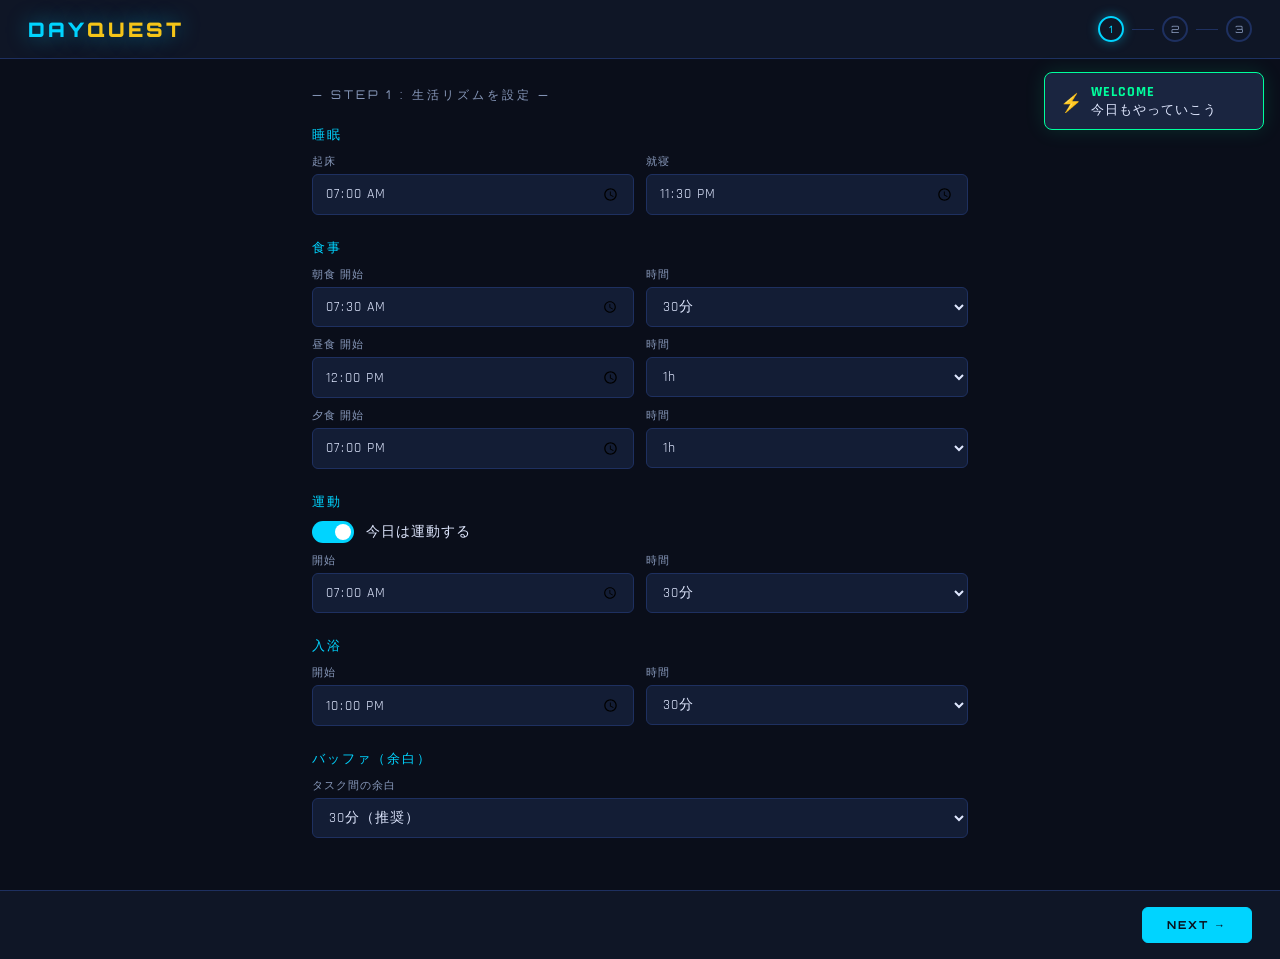
==== commit d74be181: "Add settings button, color legend, always-visible now line, v2 marker - ⚙ 設定 button in header reopen" ====
--- a/demo.html
+++ b/demo.html
@@ -58,6 +58,19 @@
 .add-btn{width:100%;padding:10px;background:transparent;border:1px dashed var(--border);border-radius:8px;color:var(--text2);font-family:'Rajdhani',sans-serif;font-size:14px;letter-spacing:2px;cursor:pointer;transition:all .2s;}
 .add-btn:hover{border-color:var(--accent);color:var(--accent);}
 
+/* fixed events step 2 */
+.fe-list{display:flex;flex-direction:column;gap:9px;margin-bottom:13px;}
+.fe-card{background:var(--panel);border:1px solid var(--border);border-radius:8px;padding:13px 15px;display:flex;gap:10px;align-items:flex-start;}
+.fe-left{flex:1;display:flex;flex-direction:column;gap:8px;}
+.fe-row{display:flex;gap:8px;flex-wrap:wrap;align-items:center;}
+.fe-name{flex:1;min-width:160px;background:var(--panel2);border:1px solid var(--border);border-radius:5px;padding:7px 11px;color:var(--text);font-family:'Rajdhani',sans-serif;font-size:15px;letter-spacing:1px;outline:none;transition:border-color .2s;}
+.fe-name:focus{border-color:var(--accent);}
+.fe-sel{background:var(--panel2);border:1px solid var(--border);border-radius:5px;padding:6px 9px;color:var(--text);font-family:'Rajdhani',sans-serif;font-size:13px;outline:none;}
+.fe-sel option{background:var(--panel2);}
+.fe-time{background:var(--panel2);border:1px solid var(--border);border-radius:5px;padding:6px 9px;color:var(--text);font-family:'Rajdhani',sans-serif;font-size:13px;outline:none;width:106px;}
+.fe-del{background:none;border:none;color:var(--text2);cursor:pointer;font-size:17px;opacity:.5;transition:opacity .2s;flex-shrink:0;}
+.fe-del:hover{opacity:1;color:var(--red);}
+
 .ffooter{padding:16px 28px;background:var(--bg2);border-top:1px solid var(--border);display:flex;justify-content:flex-end;gap:12px;}
 .btn{padding:10px 24px;border-radius:6px;font-family:'Orbitron',sans-serif;font-size:11px;letter-spacing:2px;cursor:pointer;transition:all .2s;text-transform:uppercase;border:1px solid;}
 .btn-ghost{background:transparent;border-color:var(--border);color:var(--text2);}
@@ -67,7 +80,7 @@
 .btn-gold{background:var(--gold);border-color:var(--gold);color:var(--bg);font-weight:700;}
 .btn-gold:hover{opacity:.85;}
 
-/* api modal */
+/* modals */
 .modal-bg{position:fixed;inset:0;background:rgba(0,0,0,.75);z-index:500;display:flex;align-items:center;justify-content:center;backdrop-filter:blur(4px);}
 .modal-bg.hidden{display:none;}
 .modal{background:var(--panel);border:1px solid var(--border);border-radius:12px;padding:26px;width:460px;max-width:92vw;}
@@ -91,7 +104,7 @@
 .gs.run .dot{background:var(--accent);animation:pulse 1s infinite;}
 @keyframes pulse{0%,100%{opacity:1}50%{opacity:.3}}
 
-/* main */
+/* main app header */
 .app-hd{display:flex;align-items:center;justify-content:space-between;padding:10px 24px;background:var(--bg2);border-bottom:1px solid var(--border);position:sticky;top:0;z-index:100;flex-shrink:0;}
 .app-logo{font-family:'Orbitron',sans-serif;font-size:18px;font-weight:900;color:var(--accent);letter-spacing:3px;text-shadow:0 0 18px rgba(0,212,255,.5);}
 .app-logo span{color:var(--gold);}
@@ -111,40 +124,49 @@
 .tab.active{background:var(--panel);color:var(--accent);border-color:var(--border);border-bottom:2px solid var(--accent);}
 .app-main{display:flex;flex:1;overflow:hidden;}
 
-/* schedule */
+/* ── 24h proportional grid ── */
 .sch-panel{flex:1;overflow-y:auto;padding:18px 24px;scrollbar-width:thin;scrollbar-color:var(--border) transparent;}
 .sec-title{font-family:'Orbitron',sans-serif;font-size:10px;letter-spacing:3px;color:var(--text2);text-transform:uppercase;margin-bottom:12px;}
-.timeline{position:relative;}
-.timeline::before{content:'';position:absolute;left:50px;top:0;bottom:0;width:1px;background:linear-gradient(to bottom,transparent,var(--border) 10%,var(--border) 90%,transparent);}
-.tblock{display:flex;gap:12px;margin-bottom:5px;align-items:stretch;}
-.tlbl{width:42px;text-align:right;font-family:'Rajdhani',sans-serif;font-size:12px;color:var(--text2);letter-spacing:1px;padding-top:12px;flex-shrink:0;}
-.tdot{width:10px;height:10px;border-radius:50%;background:var(--border);margin-top:15px;flex-shrink:0;position:relative;z-index:1;}
-.tdot.active{background:var(--accent);box-shadow:0 0 10px var(--accent);}
-.tdot.done{background:var(--green);}
-.bcard{flex:1;background:var(--panel);border:1px solid var(--border);border-radius:8px;padding:10px 14px;transition:all .2s;cursor:grab;position:relative;overflow:hidden;user-select:none;}
-.bcard::before{content:'';position:absolute;left:0;top:0;bottom:0;width:3px;border-radius:3px 0 0 3px;}
-.bcard.task::before{background:var(--accent);}
-.bcard.meal::before{background:var(--gold);}
-.bcard.rest::before{background:var(--accent2);}
-.bcard.exercise::before{background:var(--green);}
-.bcard.free::before{background:var(--text2);}
-.bcard.repeat::before{background:#ff9500;}
-.bcard.done{opacity:.38;}
-.bcard.drag-over{border-color:var(--gold);background:rgba(245,197,24,.05);}
-.bcard.dragging{opacity:.25;cursor:grabbing;}
-.bhdr{display:flex;align-items:center;justify-content:space-between;gap:8px;}
-.bname{font-family:'Rajdhani',sans-serif;font-size:15px;font-weight:700;letter-spacing:1px;}
-.btag{font-size:9px;letter-spacing:2px;padding:2px 7px;border-radius:3px;text-transform:uppercase;font-family:'Rajdhani',sans-serif;font-weight:600;white-space:nowrap;}
-.tt{background:rgba(0,212,255,.15);color:var(--accent);}
-.tm{background:rgba(245,197,24,.15);color:var(--gold);}
-.tr{background:rgba(123,94,167,.15);color:var(--accent2);}
-.te{background:rgba(0,255,157,.15);color:var(--green);}
-.tf{background:rgba(136,153,187,.15);color:var(--text2);}
-.trp{background:rgba(255,149,0,.15);color:#ff9500;}
-.bdur{font-size:11px;color:var(--text2);margin-top:3px;font-family:'Rajdhani',sans-serif;letter-spacing:1px;}
-.drag-hint{font-size:10px;color:var(--text2);opacity:.35;margin-top:2px;font-family:'Rajdhani',sans-serif;letter-spacing:1px;}
-.start-btn{margin-top:7px;padding:5px 15px;background:transparent;border:1px solid var(--accent);color:var(--accent);border-radius:4px;font-family:'Orbitron',sans-serif;font-size:10px;letter-spacing:2px;cursor:pointer;transition:all .2s;}
-.start-btn:hover{background:var(--accent);color:var(--bg);}
+
+.grid-wrap{display:flex;gap:0;position:relative;}
+.grid-labels{width:46px;flex-shrink:0;position:relative;}
+.grid-lbl{position:absolute;right:8px;font-family:'Rajdhani',sans-serif;font-size:11px;color:var(--text2);letter-spacing:1px;transform:translateY(-50%);white-space:nowrap;}
+.grid-area{flex:1;position:relative;background:var(--panel);border:1px solid var(--border);border-radius:6px;overflow:visible;}
+.grid-line{position:absolute;left:0;right:0;pointer-events:none;}
+.grid-line.solid{border-top:1px solid var(--border);}
+.grid-line.dashed{border-top:1px dashed rgba(30,48,96,.5);}
+.grid-legend{display:flex;gap:14px;flex-wrap:wrap;margin-bottom:12px;font-family:'Rajdhani',sans-serif;font-size:11px;color:var(--text2);letter-spacing:1px;}
+.grid-legend span{display:flex;align-items:center;gap:5px;}
+.grid-legend i{display:inline-block;width:10px;height:10px;border-radius:2px;}
+.grid-now{position:absolute;left:-6px;right:0;display:flex;align-items:center;pointer-events:none;z-index:40;}
+.grid-now-dot{width:10px;height:10px;border-radius:50%;background:var(--red);box-shadow:0 0 8px var(--red);flex-shrink:0;}
+.grid-now-line{flex:1;border-top:2px solid var(--red);opacity:.8;}
+
+/* grid blocks */
+.gblock{position:absolute;left:6px;right:6px;border-radius:5px;overflow:hidden;cursor:default;user-select:none;transition:box-shadow .15s;min-height:28px;}
+.gblock.task-block{cursor:grab;border:1.5px solid var(--accent);background:rgba(0,212,255,.09);}
+.gblock.task-block:hover{box-shadow:0 0 12px rgba(0,212,255,.25);}
+.gblock.task-block.dragging-block{opacity:.3;cursor:grabbing;}
+.gblock.meal-block{background:rgba(245,197,24,.12);border:1px solid rgba(245,197,24,.28);}
+.gblock.rest-block{background:rgba(123,94,167,.12);border:1px solid rgba(123,94,167,.28);}
+.gblock.exercise-block{background:rgba(0,255,157,.12);border:1px solid rgba(0,255,157,.28);}
+.gblock.free-block{background:rgba(136,153,187,.06);border:1px solid rgba(136,153,187,.18);}
+.gblock.repeat-block{border:1.5px solid #ff9500;background:rgba(255,149,0,.09);}
+.gblock.fixed-school{background:rgba(74,158,255,.88);border:1px solid #4a9eff;color:#fff;}
+.gblock.fixed-work{background:rgba(255,107,53,.88);border:1px solid #ff6b35;color:#fff;}
+.gblock.fixed-other{background:rgba(168,85,247,.88);border:1px solid #a855f7;color:#fff;}
+.gblock.done-block{opacity:.38;}
+.gblock-inner{padding:4px 8px;height:100%;display:flex;flex-direction:column;gap:2px;overflow:hidden;}
+.gblock-name{font-family:'Rajdhani',sans-serif;font-size:13px;font-weight:700;letter-spacing:1px;line-height:1.2;white-space:nowrap;overflow:hidden;text-overflow:ellipsis;}
+.gblock-time{font-family:'Rajdhani',sans-serif;font-size:10px;color:var(--text2);letter-spacing:1px;white-space:nowrap;}
+.gblock.fixed-school .gblock-time,.gblock.fixed-work .gblock-time,.gblock.fixed-other .gblock-time{color:rgba(255,255,255,.75);}
+.gblock.fixed-school .gblock-name,.gblock.fixed-work .gblock-name,.gblock.fixed-other .gblock-name{color:#fff;}
+.gblock-btn{margin-top:3px;padding:3px 10px;background:transparent;border:1px solid var(--accent);color:var(--accent);border-radius:3px;font-family:'Orbitron',sans-serif;font-size:9px;letter-spacing:2px;cursor:pointer;transition:all .2s;width:fit-content;}
+.gblock-btn:hover{background:var(--accent);color:var(--bg);}
+.gblock-btn.running{color:var(--green);border-color:var(--green);cursor:default;}
+
+/* ghost drag block */
+.grid-ghost{position:absolute;left:6px;right:6px;border:2px dashed var(--gold);border-radius:5px;background:rgba(245,197,24,.07);pointer-events:none;z-index:50;}
 
 /* missions */
 .mis-panel{display:none;flex:1;padding:20px 24px;overflow-y:auto;}
@@ -165,7 +187,7 @@
 .mprog-fill{height:100%;border-radius:2px;background:linear-gradient(to right,var(--accent),var(--accent2));}
 .mbadge{position:absolute;top:11px;right:11px;font-size:17px;}
 
-/* task manager tab */
+/* task manager */
 .task-mgr{display:none;flex:1;padding:20px 24px;overflow-y:auto;}
 .task-mgr.visible3{display:block;}
 .tm-hdr{display:flex;align-items:center;justify-content:space-between;margin-bottom:16px;}
@@ -188,31 +210,6 @@
 /* history */
 .hist-panel{display:none;flex:1;padding:20px 24px;overflow-y:auto;}
 .hist-panel.visible4{display:block;}
-.hist-toggle{display:flex;gap:8px;margin-bottom:16px;}
-.hist-tog-btn{padding:7px 18px;border-radius:5px;font-family:'Orbitron',sans-serif;font-size:10px;letter-spacing:2px;cursor:pointer;border:1px solid var(--border);background:transparent;color:var(--text2);transition:all .2s;}
-.hist-tog-btn.active{background:var(--accent);border-color:var(--accent);color:var(--bg);font-weight:700;}
-
-/* calendar */
-.cal-wrap{max-width:480px;}
-.cal-hdr{display:flex;align-items:center;justify-content:space-between;margin-bottom:14px;}
-.cal-month{font-family:'Orbitron',sans-serif;font-size:14px;color:var(--accent);letter-spacing:2px;}
-.cal-nav{background:transparent;border:1px solid var(--border);color:var(--text2);border-radius:4px;padding:5px 12px;cursor:pointer;font-family:'Orbitron',sans-serif;font-size:11px;transition:all .2s;}
-.cal-nav:hover{border-color:var(--accent);color:var(--accent);}
-.cal-grid{display:grid;grid-template-columns:repeat(7,1fr);gap:4px;}
-.cal-dow{text-align:center;font-family:'Rajdhani',sans-serif;font-size:11px;color:var(--text2);letter-spacing:1px;padding-bottom:6px;}
-.cal-day{aspect-ratio:1;border-radius:6px;display:flex;flex-direction:column;align-items:center;justify-content:center;cursor:pointer;border:1px solid transparent;transition:all .2s;position:relative;}
-.cal-day:hover{border-color:var(--accent);}
-.cal-day.today{border-color:var(--accent);background:rgba(0,212,255,.08);}
-.cal-day.has-data{cursor:pointer;}
-.cal-day-num{font-family:'Rajdhani',sans-serif;font-size:14px;font-weight:700;color:var(--text);}
-.cal-day-dot{width:6px;height:6px;border-radius:50%;margin-top:2px;}
-.dot-s{background:var(--green);}
-.dot-m{background:var(--gold);}
-.dot-l{background:var(--red);}
-.dot-none{background:var(--border);}
-.cal-day.empty{opacity:0;}
-
-/* list history */
 .hist-list{display:flex;flex-direction:column;gap:10px;}
 .hist-item{background:var(--panel);border:1px solid var(--border);border-radius:8px;padding:14px 16px;cursor:pointer;transition:all .2s;}
 .hist-item:hover{border-color:var(--accent);}
@@ -235,8 +232,8 @@
 
 /* pomodoro */
 .pomo-panel{width:0;overflow:hidden;background:var(--bg2);border-left:1px solid var(--border);transition:width .35s cubic-bezier(.4,0,.2,1);flex-shrink:0;}
-.pomo-panel.open{width:282px;overflow:visible;}
-.pomo-inner{width:282px;padding:18px 16px;display:flex;flex-direction:column;gap:14px;}
+.pomo-panel.open{width:282px;overflow-y:auto;overflow-x:hidden;}
+.pomo-inner{width:282px;padding:18px 16px;display:flex;flex-direction:column;gap:14px;min-height:min-content;}
 .pomo-hdr{display:flex;align-items:center;justify-content:space-between;}
 .pomo-title{font-family:'Orbitron',sans-serif;font-size:10px;letter-spacing:3px;color:var(--text2);}
 .pomo-close{background:none;border:none;color:var(--text2);cursor:pointer;font-size:16px;opacity:.6;transition:opacity .2s;}
@@ -334,7 +331,7 @@
     <div class="fsec">
       <div class="fsec-lbl">運動</div>
       <div class="tog-row">
-        <div class="tog on" id="exTog" onclick="this.classList.toggle('on');document.getElementById('exSet').style.display=this.classList.contains('on')?'':' none'"></div>
+        <div class="tog on" id="exTog" onclick="this.classList.toggle('on');document.getElementById('exSet').style.display=this.classList.contains('on')?'':'none'"></div>
         <span class="tog-lbl">今日は運動する</span>
       </div>
       <div id="exSet">
@@ -360,10 +357,10 @@
       </div>
     </div>
   </div>
-  <div class="ffooter"><button class="btn btn-primary" onclick="saveLife();goS2()">NEXT →</button></div>
+  <div class="ffooter"><button class="btn btn-primary" onclick="saveLife();goS2fixed()">NEXT →</button></div>
 </div>
 
-<!-- SCREEN 2: タスク入力 -->
+<!-- SCREEN 2: 固定イベント (NEW) -->
 <div id="s2" class="screen">
   <div class="step-hd">
     <div class="logo">DAY<span>QUEST</span></div>
@@ -374,13 +371,37 @@
     </div>
   </div>
   <div class="fbody">
-    <div class="ftitle">— STEP 2 : 今日のミッションを登録 —</div>
+    <div class="ftitle">— STEP 2 : 固定イベントを登録 —</div>
+    <div style="font-size:12px;color:var(--text2);font-family:'Rajdhani',sans-serif;letter-spacing:1px;margin-bottom:18px;line-height:1.7;">
+      学校・仕事・その他の固定イベントを登録してください。タスクはこれらの時間帯を避けて配置されます。登録は任意です。
+    </div>
+    <div class="fe-list" id="feList"></div>
+    <button class="add-btn" onclick="addFixedEvent()">＋ 固定イベントを追加</button>
+  </div>
+  <div class="ffooter">
+    <button class="btn btn-ghost" onclick="goS1()">← BACK</button>
+    <button class="btn btn-primary" onclick="saveFixedEvents();goS3()">NEXT →</button>
+  </div>
+</div>
+
+<!-- SCREEN 3: タスク入力 (was s2) -->
+<div id="s3" class="screen">
+  <div class="step-hd">
+    <div class="logo">DAY<span>QUEST</span></div>
+    <div class="steps">
+      <div class="sdot done">✓</div><div class="sline"></div>
+      <div class="sdot done">✓</div><div class="sline"></div>
+      <div class="sdot active">3</div>
+    </div>
+  </div>
+  <div class="fbody">
+    <div class="ftitle">— STEP 3 : 今日のミッションを登録 —</div>
     <div style="font-size:12px;color:var(--text2);font-family:'Rajdhani',sans-serif;letter-spacing:1px;margin-bottom:18px;line-height:1.7;">「目安時間」はスケジュール上のセッション数に変換されます。<br>例: 2h → 「タスク名 Part 1」「タスク名 Part 2」の2コマ（各1h）として配置されます。</div>
     <div class="task-list" id="taskList"></div>
     <button class="add-btn" onclick="addTask()">＋ ミッションを追加</button>
   </div>
   <div class="ffooter">
-    <button class="btn btn-ghost" onclick="goS1()">← BACK</button>
+    <button class="btn btn-ghost" onclick="goS2fixed()">← BACK</button>
     <button class="btn btn-primary" onclick="openApiModal()">GENERATE SCHEDULE →</button>
   </div>
 </div>
@@ -452,9 +473,9 @@
   <div class="gen-txt" id="genTxt">GENERATING YOUR SCHEDULE...</div>
   <div class="gen-steps">
     <div class="gs" id="gs1"><div class="dot"></div>生活リズムを解析中</div>
-    <div class="gs" id="gs2"><div class="dot"></div>タスクの優先度を評価中</div>
-    <div class="gs" id="gs3"><div class="dot"></div>飽き性対策でタスクをローテーション</div>
-    <div class="gs" id="gs4"><div class="dot"></div>空き時間に優先度順でタスクを充填中</div>
+    <div class="gs" id="gs2"><div class="dot"></div>固定イベントを配置中</div>
+    <div class="gs" id="gs3"><div class="dot"></div>タスクの優先度を評価中</div>
+    <div class="gs" id="gs4"><div class="dot"></div>空き時間にタスクを充填中</div>
     <div class="gs" id="gs5"><div class="dot"></div>ポモドーロセットを割り当て中</div>
   </div>
 </div>
@@ -474,6 +495,7 @@
     <div class="hd-right">
       <div class="today-date" id="todayDateHd"></div>
       <div class="xp-info"><span id="lvDisp">LV.1</span> ⬡ <span id="totalXpDisp">0</span> XP</div>
+      <button class="btn btn-ghost" onclick="reopenSetup()" style="padding:5px 12px;font-size:9px;" title="生活リズム・固定予定・タスクを再設定">⚙ 設定</button>
       <div class="avatar">⚡</div>
     </div>
   </div>
@@ -485,8 +507,17 @@
   </div>
   <div class="app-main">
     <div class="sch-panel" id="schPanel">
-      <div class="sec-title">— TODAY'S TIMELINE — <span style="font-size:10px;color:var(--text2);letter-spacing:1px;">タスクはドラッグで並び替え可能</span></div>
-      <div class="timeline" id="timeline"></div>
+      <div class="sec-title">— TODAY'S SCHEDULE <span style="color:var(--gold);">v2</span> — <span style="font-size:10px;color:var(--text2);letter-spacing:1px;">タスクブロックはドラッグで移動可能（30分刻み）</span></div>
+      <div class="grid-legend">
+        <span><i style="background:var(--accent)"></i>タスク</span>
+        <span><i style="background:#4a9eff"></i>🎓 学校</span>
+        <span><i style="background:#ff6b35"></i>💼 バイト</span>
+        <span><i style="background:#a855f7"></i>📌 その他</span>
+        <span><i style="background:var(--gold)"></i>食事</span>
+        <span><i style="background:#ff9500"></i>繰り返し</span>
+        <span><i style="background:var(--red)"></i>━ 現在時刻</span>
+      </div>
+      <div id="gridContainer"></div>
     </div>
     <div class="mis-panel" id="misPanel">
       <div class="sec-title">— ACTIVE MISSIONS —</div>
@@ -558,36 +589,53 @@
   todaySchedule: 'dq_schedule',
   todayXp: 'dq_xp',
   totalXp: 'dq_total_xp',
+  fixedEvents: 'dq_fixed_events',
 };
 
 // ══════════════════════════════════════
+//  CONSTANTS
+// ══════════════════════════════════════
+const PPM = 1.5; // pixels per minute (1h = 90px)
+
+// ══════════════════════════════════════
 //  STATE
 // ══════════════════════════════════════
 let tasks = load(SK.tasks, []);
+let fixedEvents = load(SK.fixedEvents, []); // [{id, name, type, start, end}]
 let schedule = [];
-let history = load(SK.history, {});  // { "2026-06-08": { tasks:[...], xp, pct, streak } }
+let history = load(SK.history, {});
 let combo = 0, xp = 0, progress = 0;
 let totalXp = load(SK.totalXp, 0);
 function calcLevel(txp){ return Math.floor(txp / 500) + 1; }
-function xpToNextLevel(txp){ return 500 - (txp % 500); }
 let apiKey = '';
-let activeDate = today();
 
 // pomodoro
 let pomoRunning=false,pomoTimer=null,pomoSec=1500,pomoMode='focus',pomoSet=1,pomoDone=0,activeIdx=null;
-const FOCUS=1500,BREAK=300,SETS=2,C=408;
-let pendingCompletion = null; // block being completed
-
-// drag
-let dragIdx = null;
-
-// ══════════════════════════════════════
-//  INIT — check date change
+let SETS=2;
+const FOCUS=1500,BREAK=300,C=408;
+let pendingCompletion = null;
+
+// grid drag
+let gridDrag = {
+  active: false,
+  schedIdx: null,
+  startY: 0,
+  startBlockTop: 0,
+  blockDur: 0,
+  ghostEl: null,
+  gridAreaEl: null,
+  gridMin: 0,
+};
+
+// now-line timer
+let nowLineTimer = null;
+
+// ══════════════════════════════════════
+//  INIT
 // ══════════════════════════════════════
 (function init(){
   const saved = load(SK.todayDate, null);
   if (saved && saved !== today()) {
-    // Day changed — save yesterday and reset
     const ySchedule = load(SK.todaySchedule, []);
     if (ySchedule.length) saveDay(saved, ySchedule, load(SK.todayXp, 0));
     localStorage.removeItem(SK.todaySchedule);
@@ -596,7 +644,6 @@
   } else if (!saved) {
     localStorage.setItem(SK.todayDate, today());
   }
-  // Load saved schedule for today if exists
   const ts = load(SK.todaySchedule, []);
   if (ts.length) {
     schedule = ts;
@@ -605,9 +652,10 @@
     renderAll();
     restoreLifeForm();
   } else if (tasks.length) {
-    goS2();
+    goS2fixed();
   }
   renderHistoryTab();
+  renderFeList();
 })();
 
 // ══════════════════════════════════════
@@ -615,12 +663,18 @@
 // ══════════════════════════════════════
 function show(id){ document.querySelectorAll('.screen').forEach(s=>s.classList.remove('active')); document.getElementById(id).classList.add('active'); }
 function goS1(){ show('s1'); }
-function goS2(){ show('s2'); renderTasks(); }
+function reopenSetup(){
+  if(!confirm('設定をやり直しますか？\n（タスクは保存されたまま、STEP1から再設定できます）')) return;
+  restoreLifeForm();
+  show('s1');
+}
+function goS2fixed(){ show('s2'); renderFeList(); }
+function goS3(){ show('s3'); renderTasks(); }
 
 function restoreLifeForm(){
   const l = load(SK.life, null);
   if (!l) return;
-  const set = (id,v) => { const el=document.getElementById(id); if(el&&v!=null) el.value=v; };
+  const set = (id,val) => { const el=document.getElementById(id); if(el&&val!=null) el.value=val; };
   set('wakeTime',l.wake); set('sleepTime',l.sleep);
   set('bfTime',l.bfTime); set('bfDur',l.bfDur);
   set('luTime',l.luTime); set('luDur',l.luDur);
@@ -632,10 +686,63 @@
 }
 
 // ══════════════════════════════════════
-//  TASK INPUT
-// ══════════════════════════════════════
-
-// re-renderの前に現在のDOM上のinput値をtasks配列に同期する
+//  FIXED EVENTS (STEP 2)
+// ══════════════════════════════════════
+function addFixedEvent(){
+  fixedEvents.push({id: Date.now(), name: '', type: 'school', start: '09:00', end: '17:00'});
+  renderFeList();
+  setTimeout(()=>{ const ins=document.querySelectorAll('.fe-name'); if(ins.length) ins[ins.length-1].focus(); },50);
+}
+
+function delFixedEvent(id){
+  fixedEvents = fixedEvents.filter(e=>e.id!==id);
+  renderFeList();
+}
+
+function feFieldInput(id, field, value){
+  const e = fixedEvents.find(x=>x.id===id); if(!e) return;
+  e[field] = value;
+}
+
+function renderFeList(){
+  const el = document.getElementById('feList');
+  if(!el) return;
+  if(!fixedEvents.length){
+    el.innerHTML = '<div style="color:var(--text2);font-family:\'Rajdhani\',sans-serif;letter-spacing:1px;padding:10px 0;font-size:13px;">固定イベントはまだありません</div>';
+    return;
+  }
+  el.innerHTML = fixedEvents.map(e=>`
+    <div class="fe-card" data-id="${e.id}">
+      <div class="fe-left">
+        <div class="fe-row">
+          <input class="fe-name" placeholder="イベント名（例: 学校、バイト）"
+            value="${esc(e.name)}"
+            oninput="feFieldInput(${e.id},'name',this.value)">
+          <select class="fe-sel" onchange="feFieldInput(${e.id},'type',this.value)">
+            <option value="school"${e.type==='school'?' selected':''}>🏫 学校</option>
+            <option value="work"${e.type==='work'?' selected':''}>💼 仕事</option>
+            <option value="other"${e.type==='other'?' selected':''}>📌 その他</option>
+          </select>
+        </div>
+        <div class="fe-row">
+          <span style="font-family:'Rajdhani',sans-serif;font-size:11px;color:var(--text2);letter-spacing:1px;">開始</span>
+          <input class="fe-time" type="time" value="${e.start}" onchange="feFieldInput(${e.id},'start',this.value)">
+          <span style="font-family:'Rajdhani',sans-serif;font-size:11px;color:var(--text2);letter-spacing:1px;">終了</span>
+          <input class="fe-time" type="time" value="${e.end}" onchange="feFieldInput(${e.id},'end',this.value)">
+        </div>
+      </div>
+      <button class="fe-del" onclick="delFixedEvent(${e.id})">✕</button>
+    </div>
+  `).join('');
+}
+
+function saveFixedEvents(){
+  localStorage.setItem(SK.fixedEvents, JSON.stringify(fixedEvents));
+}
+
+// ══════════════════════════════════════
+//  TASK INPUT (STEP 3)
+// ══════════════════════════════════════
 function syncTasksFromDOM(){
   document.querySelectorAll('#taskList .task-card').forEach(card=>{
     const id = parseInt(card.dataset.id);
@@ -668,6 +775,7 @@
 
 function renderTasks(){
   const el=document.getElementById('taskList');
+  if(!el) return;
   el.innerHTML=tasks.map(t=>`
     <div class="task-card" data-id="${t.id}">
       <div class="tc-left">
@@ -830,15 +938,14 @@
   const life=getLife();
   const filledTasks=tasks.filter(t=>t.name.trim());
   const sys=`You are a daily schedule optimizer. Return ONLY a valid JSON array, no other text.
-Each element: {"time":"HH:MM","dur":N,"type":"task|meal|rest|exercise|free","name":"...","priority":"S|A|B|null","taskName":"...or null","isRepeat":false}
+Each element: {"time":"HH:MM","dur":N,"type":"task|meal|rest|exercise|free|fixed","name":"...","priority":"S|A|B|null","taskName":"...or null","isRepeat":false,"isFixed":false,"subtype":"school|work|other|null"}
 Rules:
 1. Split tasks longer than 60min into 60min sessions with name "TaskName — Part N"
-2. Never schedule the same task in consecutive time slots (anti-boredom rotation)
+2. Never schedule task blocks during fixed event or life-rhythm slots
 3. S priority tasks get morning slots, fill remaining time with repeat sessions in priority order S>A>B
 4. Include buffer/free time blocks between tasks
-5. No task blocks within 60min before sleep time
-6. Respect all fixed life-rhythm blocks`;
-  const user=`Life: ${JSON.stringify(life)}\nTasks: ${JSON.stringify(filledTasks.map(t=>({name:t.name,priority:t.priority,duration:t.duration})))}`;
+5. No task blocks within 60min before sleep time`;
+  const user=`Life: ${JSON.stringify(life)}\nFixedEvents: ${JSON.stringify(fixedEvents)}\nTasks: ${JSON.stringify(filledTasks.map(t=>({name:t.name,priority:t.priority,duration:t.duration})))}`;
   try{
     const res=await fetch('https://api.anthropic.com/v1/messages',{method:'POST',headers:{'x-api-key':apiKey,'anthropic-version':'2023-06-01','content-type':'application/json','anthropic-dangerous-direct-browser-access':'true'},body:JSON.stringify({model:'claude-haiku-4-5-20251001',max_tokens:2048,system:sys,messages:[{role:'user',content:user}]})});
     const data=await res.json();
@@ -851,28 +958,45 @@
   }catch(e){console.error(e);pushN('⚠️','<b class="y">API ERROR</b>内蔵アルゴリズムで代替生成します');buildScheduleLocal();}
 }
 
+// ══════════════════════════════════════
+//  BUILD SCHEDULE (LOCAL)
+// ══════════════════════════════════════
 function buildScheduleLocal(){
   const life=getLife();
   const wake=life.wake, sleepT=life.sleep, buf=life.buffer;
   const sleepM=toM(sleepT), bufferBeforeSleep=60;
 
-  // fixed blocks
+  // life rhythm fixed blocks
   const fb=[];
-  fb.push({time:wake,dur:15,type:'rest',name:'起床 / 準備',priority:null,taskName:null});
-  if(life.hasEx) fb.push({time:life.exTime,dur:life.exDur,type:'exercise',name:'運動',priority:null,taskName:null});
-  fb.push({time:life.bfTime,dur:life.bfDur,type:'meal',name:'朝食',priority:null,taskName:null});
-  fb.push({time:life.luTime,dur:life.luDur,type:'meal',name:'昼食',priority:null,taskName:null});
-  fb.push({time:life.diTime,dur:life.diDur,type:'meal',name:'夕食',priority:null,taskName:null});
-  fb.push({time:life.baTime,dur:life.baDur,type:'rest',name:'入浴',priority:null,taskName:null});
+  fb.push({time:wake,dur:15,type:'rest',name:'起床 / 準備',priority:null,taskName:null,isFixed:false,isRepeat:false});
+  if(life.hasEx) fb.push({time:life.exTime,dur:life.exDur,type:'exercise',name:'運動',priority:null,taskName:null,isFixed:false,isRepeat:false});
+  fb.push({time:life.bfTime,dur:life.bfDur,type:'meal',name:'朝食',priority:null,taskName:null,isFixed:false,isRepeat:false});
+  fb.push({time:life.luTime,dur:life.luDur,type:'meal',name:'昼食',priority:null,taskName:null,isFixed:false,isRepeat:false});
+  fb.push({time:life.diTime,dur:life.diDur,type:'meal',name:'夕食',priority:null,taskName:null,isFixed:false,isRepeat:false});
+  fb.push({time:life.baTime,dur:life.baDur,type:'rest',name:'入浴',priority:null,taskName:null,isFixed:false,isRepeat:false});
   fb.forEach(b=>{b.start=toM(b.time);b.end=b.start+b.dur;b.done=false;b.amount='';b.note='';});
-  fb.sort((a,b)=>a.start-b.start);
-
-  // build session queue: initial sessions + repeat fill (priority order)
-  function makeSessions(forFill=false){
+
+  // fixed events from step 2
+  const feBlocks = fixedEvents
+    .filter(e=>e.name.trim())
+    .map(e=>{
+      const s=toM(e.start), en=toM(e.end);
+      return {time:e.start,dur:Math.max(1,en-s),type:'fixed',subtype:e.type,name:e.name,priority:null,taskName:null,isFixed:true,isRepeat:false,start:s,end:en,done:false,amount:'',note:''};
+    });
+
+  const all=[...fb, ...feBlocks];
+  all.sort((a,b)=>a.start-b.start);
+
+  function overlaps(start, dur){
+    return all.some(b=>b.start < start+dur && b.end > start);
+  }
+
+  // build session queue
+  function makeSessions(forFill){
     const base=[];
     const sorted=[...tasks.filter(t=>t.name.trim())].sort((a,b)=>({S:0,A:1,B:2}[a.priority]-{S:0,A:1,B:2}[b.priority]));
     sorted.forEach(t=>{
-      const sessionDur = Math.min(t.duration, 60); // 60分以下はその時間、60分超は60分で分割
+      const sessionDur = Math.min(t.duration, 60);
       const n = Math.ceil(t.duration / sessionDur);
       for(let i=0;i<n;i++){
         const dur = (i===n-1 && t.duration%sessionDur!==0) ? t.duration%sessionDur : sessionDur;
@@ -882,7 +1006,6 @@
     return base;
   }
 
-  // interleave to avoid consecutive same task
   function interleave(sessions){
     const result=[],q=[...sessions]; let last=null;
     while(q.length){
@@ -894,47 +1017,59 @@
   }
 
   const initialSessions=interleave(makeSessions(false));
-  const all=[...fb];
   let si=0, cur=toM(wake)+15;
   const cutoff=sleepM-bufferBeforeSleep;
 
-  // place initial sessions
-  while(cur<cutoff&&si<initialSessions.length){
+  while(si<initialSessions.length && cur<cutoff){
     const s=initialSessions[si];
     const dur=s.dur||60;
-    const conflict=all.find(b=>b.start<cur+dur&&b.end>cur);
-    if(conflict){cur=conflict.end+(buf>0?buf:0);continue;}
+    // advance past conflicts
+    let tries=0;
+    while(overlaps(cur,dur) && tries<300){
+      const c=all.find(b=>b.start<cur+dur&&b.end>cur);
+      if(c){ cur=c.end+(buf>0?buf:0); } else { cur+=5; }
+      tries++;
+    }
+    if(cur>=cutoff || cur+dur>cutoff) break;
     si++;
-    all.push({time:toS(cur),dur,type:'task',name:s.name,priority:s.priority,taskName:s.taskName,isRepeat:false,start:cur,end:cur+dur,done:false,amount:'',note:''});
+    all.push({time:toS(cur),dur,type:'task',name:s.name,priority:s.priority,taskName:s.taskName,isRepeat:false,isFixed:false,start:cur,end:cur+dur,done:false,amount:'',note:''});
     cur+=dur+(buf>0?buf:0);
   }
 
-  // fill remaining slots with repeat sessions (priority order S>A>B, interleaved)
+  // fill remaining with repeat sessions
   const repeatPool=interleave(makeSessions(true));
-  let ri=0;
-  while(cur<cutoff&&repeatPool.length>0){
+  let ri=0, safety=0;
+  while(cur<cutoff && repeatPool.length>0 && safety<200){
+    safety++;
     const s=repeatPool[ri%repeatPool.length];
     const dur=s.dur||60;
-    const conflict=all.find(b=>b.start<cur+dur&&b.end>cur);
-    if(conflict){cur=conflict.end+(buf>0?buf:0);continue;}
+    let tries=0;
+    while(overlaps(cur,dur) && tries<300){
+      const c=all.find(b=>b.start<cur+dur&&b.end>cur);
+      if(c){ cur=c.end+(buf>0?buf:0); } else { cur+=5; }
+      tries++;
+    }
+    if(cur>=cutoff || cur+dur>cutoff) break;
     ri++;
-    all.push({time:toS(cur),dur,type:'task',name:s.name+' (追加)',priority:s.priority,taskName:s.taskName,isRepeat:true,start:cur,end:cur+dur,done:false,amount:'',note:''});
+    all.push({time:toS(cur),dur,type:'task',name:s.name+' (追加)',priority:s.priority,taskName:s.taskName,isRepeat:true,isFixed:false,start:cur,end:cur+dur,done:false,amount:'',note:''});
     cur+=60+(buf>0?buf:0);
-    if(ri>100) break; // safety
   }
 
   // buffer blocks for visible gaps
   if(buf>0){
-    const sorted=[...all].sort((a,b)=>a.start-b.start);
-    for(let i=0;i<sorted.length-1;i++){
-      const gap=sorted[i+1].start-sorted[i].end;
+    const sorted2=[...all].sort((a,b)=>a.start-b.start);
+    const gaps=[];
+    for(let i=0;i<sorted2.length-1;i++){
+      const gap=sorted2[i+1].start-sorted2[i].end;
       if(gap>=10){
-        const s=sorted[i].end,d=Math.min(gap,buf);
-        all.push({time:toS(s),dur:d,type:'free',name:'バッファ / 休憩',priority:null,taskName:null,isRepeat:false,start:s,end:s+d,done:false,amount:'',note:''});
+        const gs=sorted2[i].end, gd=Math.min(gap,buf);
+        if(!all.some(b=>b.start<gs+gd&&b.end>gs))
+          gaps.push({time:toS(gs),dur:gd,type:'free',name:'バッファ / 休憩',priority:null,taskName:null,isRepeat:false,isFixed:false,start:gs,end:gs+gd,done:false,amount:'',note:''});
       }
     }
-  }
-  all.push({time:sleepT,dur:450,type:'rest',name:'睡眠',priority:null,taskName:null,isRepeat:false,start:sleepM,end:sleepM+450,done:false,amount:'',note:''});
+    all.push(...gaps);
+  }
+  all.push({time:sleepT,dur:450,type:'rest',name:'睡眠',priority:null,taskName:null,isRepeat:false,isFixed:false,start:sleepM,end:sleepM+450,done:false,amount:'',note:''});
   schedule=all.sort((a,b)=>a.start-b.start);
 }
 
@@ -943,36 +1078,216 @@
 // ══════════════════════════════════════
 function renderAll(){
   document.getElementById('todayDateHd').textContent=fmtDate(today());
-  renderSchedule(); renderMissions(); renderTmList(); updateStats();
-}
-
-function renderSchedule(){
-  const tl=document.getElementById('timeline');
-  const pLabel=p=>p?{S:'🔥S',A:'⚡A',B:'B'}[p]+' RANK':'';
-  tl.innerHTML=schedule.map((b,i)=>{
-    const tagCls=b.type==='task'||b.isRepeat?'tt':b.type==='meal'?'tm':b.type==='exercise'?'te':b.type==='free'?'tf':'tr';
-    const tagTxt=b.isRepeat?'REPEAT':b.type.toUpperCase();
-    return `
-    <div class="tblock" id="tb${i}">
-      <div class="tlbl">${b.time}</div>
-      <div class="tdot ${b.done?'done':''}"></div>
-      <div class="bcard ${b.type}${b.isRepeat?' repeat':''}${b.done?' done':''}"
-        draggable="${b.type==='task'?'true':'false'}"
-        ondragstart="onDS(event,${i})" ondragover="onDO(event,${i})"
-        ondragleave="onDL(event)" ondrop="onDP(event,${i})" ondragend="onDE()">
-        <div class="bhdr">
-          <div class="bname">${b.name}</div>
-          <div class="btag ${tagCls}">${tagTxt}</div>
-        </div>
-        <div class="bdur">${b.time} – ${toS(b.end)} · ${durStr(b.dur)}${b.priority?' · '+pLabel(b.priority):''}</div>
-        ${b.type==='task'&&!b.done?'<div class="drag-hint">↕ ドラッグで移動</div>':''}
-        ${b.type==='task'&&!b.done?`<button class="start-btn" onclick="startSession(${i})">▶ START SESSION</button>`:''}
-        ${b.done&&b.amount?`<div style="font-size:11px;color:var(--green);margin-top:4px;font-family:'Rajdhani',sans-serif;letter-spacing:1px;">✓ ${esc(b.amount)}</div>`:''}
-      </div>
+  renderScheduleGrid(); renderMissions(); renderTmList(); updateStats();
+  startNowLineTimer();
+}
+
+// ══════════════════════════════════════
+//  24H PROPORTIONAL GRID
+// ══════════════════════════════════════
+function computeGridMin(){
+  if(!schedule.length) return 360;
+  const mn = Math.min(...schedule.map(b=>b.start), nowMinutes());
+  return Math.max(0, Math.floor((mn - 30) / 60) * 60);
+}
+function computeGridMax(){
+  if(!schedule.length) return 1440;
+  const mx = Math.max(...schedule.map(b=>b.end), nowMinutes());
+  return Math.min(1440, Math.ceil((mx + 30) / 60) * 60);
+}
+
+function renderScheduleGrid(){
+  const container = document.getElementById('gridContainer');
+  if(!container) return;
+
+  const gridMin = computeGridMin();
+  const gridMax = computeGridMax();
+  const totalMin = gridMax - gridMin;
+  const totalH = totalMin * PPM;
+
+  // hour labels
+  let labelsHTML = '';
+  for(let m = gridMin; m <= gridMax; m += 60){
+    const y = (m - gridMin) * PPM;
+    labelsHTML += `<div class="grid-lbl" style="top:${y}px">${toS(m)}</div>`;
+  }
+
+  // grid lines (solid every 60, dashed every 30)
+  let linesHTML = '';
+  for(let m = gridMin; m <= gridMax; m += 30){
+    const y = (m - gridMin) * PPM;
+    linesHTML += `<div class="grid-line ${m%60===0?'solid':'dashed'}" style="top:${y}px"></div>`;
+  }
+
+  // schedule blocks
+  let blocksHTML = '';
+  schedule.forEach((b, i) => {
+    const top = (b.start - gridMin) * PPM;
+    const h = Math.max(28, b.dur * PPM);
+    const cls = getBlockClass(b);
+    const showTime = h >= 36;
+    const isRunning = i === activeIdx;
+    const isTask = b.type === 'task' && !b.isFixed;
+    const showBtn = isTask && !b.done && h >= 44;
+
+    let inner = `<div class="gblock-name">${esc(b.name)}</div>`;
+    if(showTime) inner += `<div class="gblock-time">${b.time} – ${toS(b.end)}</div>`;
+    if(showBtn){
+      if(isRunning) inner += `<button class="gblock-btn running" disabled>⏱ 実行中</button>`;
+      else inner += `<button class="gblock-btn" onclick="startSession(${i})">▶ START</button>`;
+    }
+    if(b.done && b.amount && h>=44){
+      inner += `<div style="font-size:10px;color:var(--green);font-family:'Rajdhani',sans-serif;letter-spacing:1px;margin-top:2px;">✓ ${esc(b.amount)}</div>`;
+    }
+
+    const drag = isTask ? `data-idx="${i}" onmousedown="gridDragStart(event,${i})"` : '';
+    blocksHTML += `<div class="gblock ${cls}${b.done?' done-block':''}" id="gb${i}"
+      style="top:${top}px;height:${h}px;" ${drag}>
+      <div class="gblock-inner">${inner}</div>
     </div>`;
-  }).join('');
-}
-
+  });
+
+  // now line
+  const nowM = nowMinutes();
+  let nowHTML = '';
+  if(nowM >= gridMin && nowM <= gridMax){
+    const ny = (nowM - gridMin) * PPM;
+    nowHTML = `<div class="grid-now" style="top:${ny}px"><div class="grid-now-dot"></div><div class="grid-now-line"></div></div>`;
+  }
+
+  container.innerHTML = `
+    <div class="grid-wrap" id="gridWrap">
+      <div class="grid-labels" style="height:${totalH}px;position:relative;">${labelsHTML}</div>
+      <div class="grid-area" id="gridArea" style="height:${totalH}px;position:relative;">
+        ${linesHTML}
+        ${blocksHTML}
+        ${nowHTML}
+      </div>
+    </div>`;
+
+  // store gridMin for drag calculations
+  gridDrag.gridMin = gridMin;
+}
+
+function getBlockClass(b){
+  if(b.isFixed) return 'fixed-'+(b.subtype||'other');
+  if(b.isRepeat) return 'repeat-block';
+  switch(b.type){
+    case 'task': return 'task-block';
+    case 'meal': return 'meal-block';
+    case 'exercise': return 'exercise-block';
+    case 'rest': return 'rest-block';
+    default: return 'free-block';
+  }
+}
+
+function nowMinutes(){
+  const n=new Date(); return n.getHours()*60+n.getMinutes();
+}
+
+function startNowLineTimer(){
+  if(nowLineTimer) clearInterval(nowLineTimer);
+  nowLineTimer = setInterval(renderScheduleGrid, 60000);
+}
+
+// ══════════════════════════════════════
+//  GRID DRAG & DROP
+// ══════════════════════════════════════
+function gridDragStart(e, idx){
+  if(e.button !== 0) return;
+  const block = schedule[idx];
+  if(!block || block.type !== 'task' || block.isFixed) return;
+
+  const gridArea = document.getElementById('gridArea');
+  if(!gridArea) return;
+  e.preventDefault();
+
+  const rect = gridArea.getBoundingClientRect();
+  const blockEl = document.getElementById('gb'+idx);
+  const bRect = blockEl ? blockEl.getBoundingClientRect() : null;
+  const blockTop = bRect ? bRect.top - rect.top : (block.start - gridDrag.gridMin) * PPM;
+
+  gridDrag.active = true;
+  gridDrag.schedIdx = idx;
+  gridDrag.startY = e.clientY;
+  gridDrag.blockDur = block.dur;
+  gridDrag.gridAreaEl = gridArea;
+  gridDrag.startBlockTop = blockTop;
+
+  // create ghost
+  const ghost = document.createElement('div');
+  ghost.className = 'grid-ghost';
+  ghost.style.height = Math.max(28, block.dur * PPM) + 'px';
+  ghost.style.top = blockTop + 'px';
+  gridArea.appendChild(ghost);
+  gridDrag.ghostEl = ghost;
+
+  if(blockEl) blockEl.classList.add('dragging-block');
+
+  document.addEventListener('mousemove', gridDragMoveDoc);
+  document.addEventListener('mouseup', gridDragEndDoc);
+}
+
+function gridDragMoveDoc(e){
+  if(!gridDrag.active) return;
+  const dy = e.clientY - gridDrag.startY;
+  const rawTop = gridDrag.startBlockTop + dy;
+  const rawMin = rawTop / PPM + gridDrag.gridMin;
+  const snapped = Math.round(rawMin / 30) * 30;
+  const snappedTop = (snapped - gridDrag.gridMin) * PPM;
+  if(gridDrag.ghostEl) gridDrag.ghostEl.style.top = Math.max(0, snappedTop) + 'px';
+}
+
+function gridDragEndDoc(e){
+  if(!gridDrag.active) return;
+  document.removeEventListener('mousemove', gridDragMoveDoc);
+  document.removeEventListener('mouseup', gridDragEndDoc);
+
+  const dy = e.clientY - gridDrag.startY;
+  const rawTop = gridDrag.startBlockTop + dy;
+  const rawMin = rawTop / PPM + gridDrag.gridMin;
+  const snappedStart = Math.round(rawMin / 30) * 30;
+  const snappedEnd = snappedStart + gridDrag.blockDur;
+  const idx = gridDrag.schedIdx;
+  const block = schedule[idx];
+
+  // cleanup
+  if(gridDrag.ghostEl){ gridDrag.ghostEl.remove(); gridDrag.ghostEl=null; }
+  const blockEl = document.getElementById('gb'+idx);
+  if(blockEl) blockEl.classList.remove('dragging-block');
+  gridDrag.active = false;
+
+  if(!block || snappedStart === block.start){ renderScheduleGrid(); return; }
+
+  // conflict check
+  const hasConflict = schedule.some((b,i)=>{
+    if(i===idx) return false;
+    return b.start < snappedEnd && b.end > snappedStart;
+  });
+
+  if(hasConflict){
+    pushN('⚠️','<b class="y">CONFLICT</b>その時間帯は他のブロックと重なります');
+    renderScheduleGrid();
+    return;
+  }
+
+  // apply
+  block.start = snappedStart;
+  block.end = snappedEnd;
+  block.time = toS(snappedStart);
+  schedule.sort((a,b)=>a.start-b.start);
+  // update activeIdx if moved block was active
+  if(activeIdx !== null){
+    activeIdx = schedule.findIndex(b=>b===block);
+  }
+  saveSchedule();
+  renderScheduleGrid();
+  pushN('↕️','<b class="g">MOVED</b>'+esc(block.name));
+}
+
+// ══════════════════════════════════════
+//  MISSIONS
+// ══════════════════════════════════════
 function renderMissions(){
   const g=document.getElementById('misGrid');
   const uniq=[...new Map(tasks.filter(t=>t.name.trim()).map(t=>[t.name,t])).values()];
@@ -1003,11 +1318,9 @@
   progress=tot?Math.round(dn/tot*100):0;
   document.getElementById('progBar').style.width=progress+'%';
   document.getElementById('progTxt').textContent=progress+'%';
-  document.getElementById('xpH').textContent=xp;
   document.getElementById('xpD').textContent=xp;
   document.getElementById('xpFill').style.width=(xp/10)+'%';
   if(combo>=2){document.getElementById('comboEl').style.display='block';document.getElementById('comboN').textContent=combo;}
-  // level display
   const lv=calcLevel(totalXp);
   document.getElementById('lvDisp').textContent=`LV.${lv}`;
   document.getElementById('totalXpDisp').textContent=totalXp;
@@ -1022,7 +1335,6 @@
   document.getElementById('misPanel').classList.toggle('visible',t==='mis');
   document.getElementById('tmPanel').classList.toggle('visible3',t==='tm');
   document.getElementById('histPanel').classList.toggle('visible4',t==='hist');
-  // ポモドーロはタブ移動で閉じない（タイマー継続のため）
   if(t==='tm') renderTmList();
   if(t==='hist') renderHistoryTab();
 }
@@ -1032,11 +1344,14 @@
 // ══════════════════════════════════════
 function startSession(idx){
   activeIdx=idx;
-  document.getElementById('pomoTask').textContent=schedule[idx].name;
+  const block=schedule[idx];
+  SETS=Math.max(1, Math.ceil((block.dur||60)/30));
+  document.getElementById('pomoTask').textContent=block.name;
   resetPomo();
   document.getElementById('pomoPanel').classList.add('open');
-}
-function closePomo(){ document.getElementById('pomoPanel').classList.remove('open'); if(pomoTimer){clearInterval(pomoTimer);pomoTimer=null;} pomoRunning=false; document.getElementById('pomoPlay').textContent='▶ START'; }
+  renderScheduleGrid();
+}
+function closePomo(){ document.getElementById('pomoPanel').classList.remove('open'); if(pomoTimer){clearInterval(pomoTimer);pomoTimer=null;} pomoRunning=false; document.getElementById('pomoPlay').textContent='▶ START'; activeIdx=null; renderScheduleGrid(); }
 function togglePomo(){ if(pomoRunning){clearInterval(pomoTimer);pomoTimer=null;pomoRunning=false;document.getElementById('pomoPlay').textContent='▶ RESUME';}else{pomoRunning=true;document.getElementById('pomoPlay').textContent='⏸ PAUSE';pomoTimer=setInterval(tickPomo,1000);} }
 function resetPomo(){ clearInterval(pomoTimer);pomoTimer=null;pomoRunning=false;pomoSec=FOCUS;pomoMode='focus';pomoSet=1;pomoDone=0; document.getElementById('pomoPlay').textContent='▶ START'; for(let i=0;i<4;i++) dot(i,false); updatePomoUI(); }
 function tickPomo(){
@@ -1083,73 +1398,47 @@
   const prevLv=calcLevel(totalXp);
   totalXp+=gained; localStorage.setItem(SK.totalXp, totalXp);
   if(calcLevel(totalXp)>prevLv) setTimeout(()=>pushN('⬆️',`<b class="y">LEVEL UP!</b>LV.${calcLevel(totalXp)} に上がった！`,true),800);
-  saveSchedule(); renderSchedule(); renderMissions(); updateStats();
+  saveSchedule(); renderScheduleGrid(); renderMissions(); updateStats();
   document.getElementById('doneList').innerHTML=schedule.filter(b=>b.done).slice(-5).map(b=>`<div class="done-item">✓ ${esc(b.name)}</div>`).join('');
   pushN('⚔️',`<b class="g">MISSION COMPLETE</b>${esc(schedule[idx].name)}`);
   if(combo>=2) setTimeout(()=>pushN('🔥',`<b class="y">COMBO ×${combo}</b>XP ボーナス獲得！`,true),500);
   pomoRunning=false; document.getElementById('pomoPlay').textContent='▶ START';
   for(let i=0;i<4;i++) dot(i,false); pomoDone=0;pomoSet=1;pomoSec=FOCUS;pomoMode='focus'; updatePomoUI();
-  pendingCompletion=null;
-}
-
-// ══════════════════════════════════════
-//  DRAG AND DROP
-// ══════════════════════════════════════
-function onDS(e,idx){ dragIdx=idx; e.dataTransfer.effectAllowed='move'; setTimeout(()=>e.target.classList.add('dragging'),0); }
-function onDO(e,idx){ e.preventDefault(); if(dragIdx===null||dragIdx===idx) return; if(schedule[idx].type!=='task') return; e.currentTarget.classList.add('drag-over'); }
-function onDL(e){ e.currentTarget.classList.remove('drag-over'); }
-function onDP(e,idx){
-  e.preventDefault(); e.currentTarget.classList.remove('drag-over');
-  if(dragIdx===null||dragIdx===idx||schedule[idx].type!=='task') return;
-  const a=schedule[dragIdx],b=schedule[idx];
-  [a.name,b.name]=[b.name,a.name]; [a.taskName,b.taskName]=[b.taskName,a.taskName];
-  [a.priority,b.priority]=[b.priority,a.priority]; [a.isRepeat,b.isRepeat]=[b.isRepeat,a.isRepeat];
-  dragIdx=null; saveSchedule(); renderSchedule();
-  pushN('↕️','<b class="g">RESCHEDULED</b>スケジュールを入れ替えました');
-}
-function onDE(){ dragIdx=null; document.querySelectorAll('.bcard').forEach(c=>c.classList.remove('dragging','drag-over')); }
+  activeIdx=null; pendingCompletion=null;
+}
 
 // ══════════════════════════════════════
 //  HISTORY
 // ══════════════════════════════════════
-
 function saveDay(dateStr, sch, dayXp){
   const done=sch.filter(b=>b.type==='task'&&!b.isRepeat&&b.done);
   const tot=sch.filter(b=>b.type==='task'&&!b.isRepeat).length;
   history[dateStr]={
-    date:dateStr,
-    xp:dayXp,
+    date:dateStr, xp:dayXp,
     pct:tot?Math.round(done.length/tot*100):0,
-    total:tot,
-    done:done.length,
+    total:tot, done:done.length,
     tasks:done.map(b=>({name:b.name,amount:b.amount||'',note:b.note||'',taskName:b.taskName}))
   };
   localStorage.setItem(SK.history,JSON.stringify(history));
 }
 
-function renderHistoryTab(){
-  renderStreak();
-  renderHistList();
-}
+function renderHistoryTab(){ renderStreak(); renderHistList(); }
 
 function renderStreak(){
-  const keys=Object.keys(history).sort().reverse();
-  let streak=0;
-  let d=new Date();
+  let streak=0; let d=new Date();
   for(let i=0;i<365;i++){
     const k=fmtDateKey(d);
     if(history[k]&&history[k].pct>=50) streak++;
     else if(i>0) break;
     d.setDate(d.getDate()-1);
   }
-  const el=document.getElementById('streakBanner');
+  const el=document.getElementById('streakBanner'); if(!el) return;
   if(streak<2){el.innerHTML='';return;}
   el.innerHTML=`<div class="streak-banner"><div class="streak-num">${streak}</div><div><div class="streak-lbl">🔥 DAY STREAK</div><div style="font-size:12px;color:var(--text2);font-family:'Rajdhani',sans-serif;">${streak}日連続50%以上達成！</div></div></div>`;
 }
 
-
 function renderHistList(){
-  const el=document.getElementById('histListView');
+  const el=document.getElementById('histListView'); if(!el) return;
   const keys=Object.keys(history).sort().reverse();
   if(!keys.length){el.innerHTML='<div style="color:var(--text2);font-family:\'Rajdhani\',sans-serif;letter-spacing:1px;padding:20px 0;">まだ履歴がありません</div>';return;}
   el.innerHTML=`<div class="hist-list">${keys.map(k=>{
@@ -1177,12 +1466,6 @@
 
 function toggleHistItem(k){ document.getElementById('hi_'+k)?.classList.toggle('expanded'); }
 
-function showDayDetail(k){
-  switchTab('hist',document.getElementById('tabHist'));
-  setHistView('list');
-  setTimeout(()=>{ const el=document.getElementById('hi_'+k); if(el){el.scrollIntoView({behavior:'smooth'});el.classList.add('expanded');} },100);
-}
-
 // ══════════════════════════════════════
 //  NOTIFICATIONS
 // ══════════════════════════════════════
@@ -1207,7 +1490,7 @@
 function fmtDateKey(d){ return `${d.getFullYear()}-${String(d.getMonth()+1).padStart(2,'0')}-${String(d.getDate()).padStart(2,'0')}`; }
 function fmtDate(k){ const[y,m,d]=k.split('-'); const dow=['日','月','火','水','木','金','土'][new Date(k).getDay()]; return `${y}.${m}.${d} (${dow})`; }
 function esc(s){ return String(s||'').replace(/&/g,'&amp;').replace(/"/g,'&quot;').replace(/</g,'&lt;').replace(/>/g,'&gt;'); }
-function load(key,def){ try{const v=localStorage.getItem(key);return v?JSON.parse(v):def;}catch{return def;} }
+function load(key,def){ try{const val=localStorage.getItem(key);return val?JSON.parse(val):def;}catch{return def;} }
 function saveTasks(){ localStorage.setItem(SK.tasks,JSON.stringify(tasks)); }
 function saveSchedule(){ localStorage.setItem(SK.todaySchedule,JSON.stringify(schedule)); localStorage.setItem(SK.todayXp,xp); }
 function saveLife(){
@@ -1215,14 +1498,12 @@
   localStorage.setItem(SK.life,JSON.stringify(life));
 }
 function getLife(){
-  // localStorage から読む（スクリーン切り替え後もフォーム値に依存しない）
   const saved = load(SK.life, null);
   if(saved) return saved;
-  // fallback: フォームから読む
   return{wake:v('wakeTime'),sleep:v('sleepTime'),bfTime:v('bfTime'),bfDur:parseInt(v('bfDur')),luTime:v('luTime'),luDur:parseInt(v('luDur')),diTime:v('diTime'),diDur:parseInt(v('diDur')),exTime:v('exTime'),exDur:parseInt(v('exDur')),baTime:v('baTime'),baDur:parseInt(v('baDur')),buffer:parseInt(v('bufTime')),hasEx:document.getElementById('exTog').classList.contains('on')};
 }
 
-// demo: seed history
+// seed demo history
 (function seedHistory(){
   if(Object.keys(history).length) return;
   const now=new Date();
@@ -1233,8 +1514,7 @@
   ];
   sample.forEach((s,i)=>{
     const d=new Date(now); d.setDate(d.getDate()-i-1);
-    const k=fmtDateKey(d);
-    history[k]=s;
+    const k=fmtDateKey(d); history[k]=s;
   });
   localStorage.setItem(SK.history,JSON.stringify(history));
 })();
